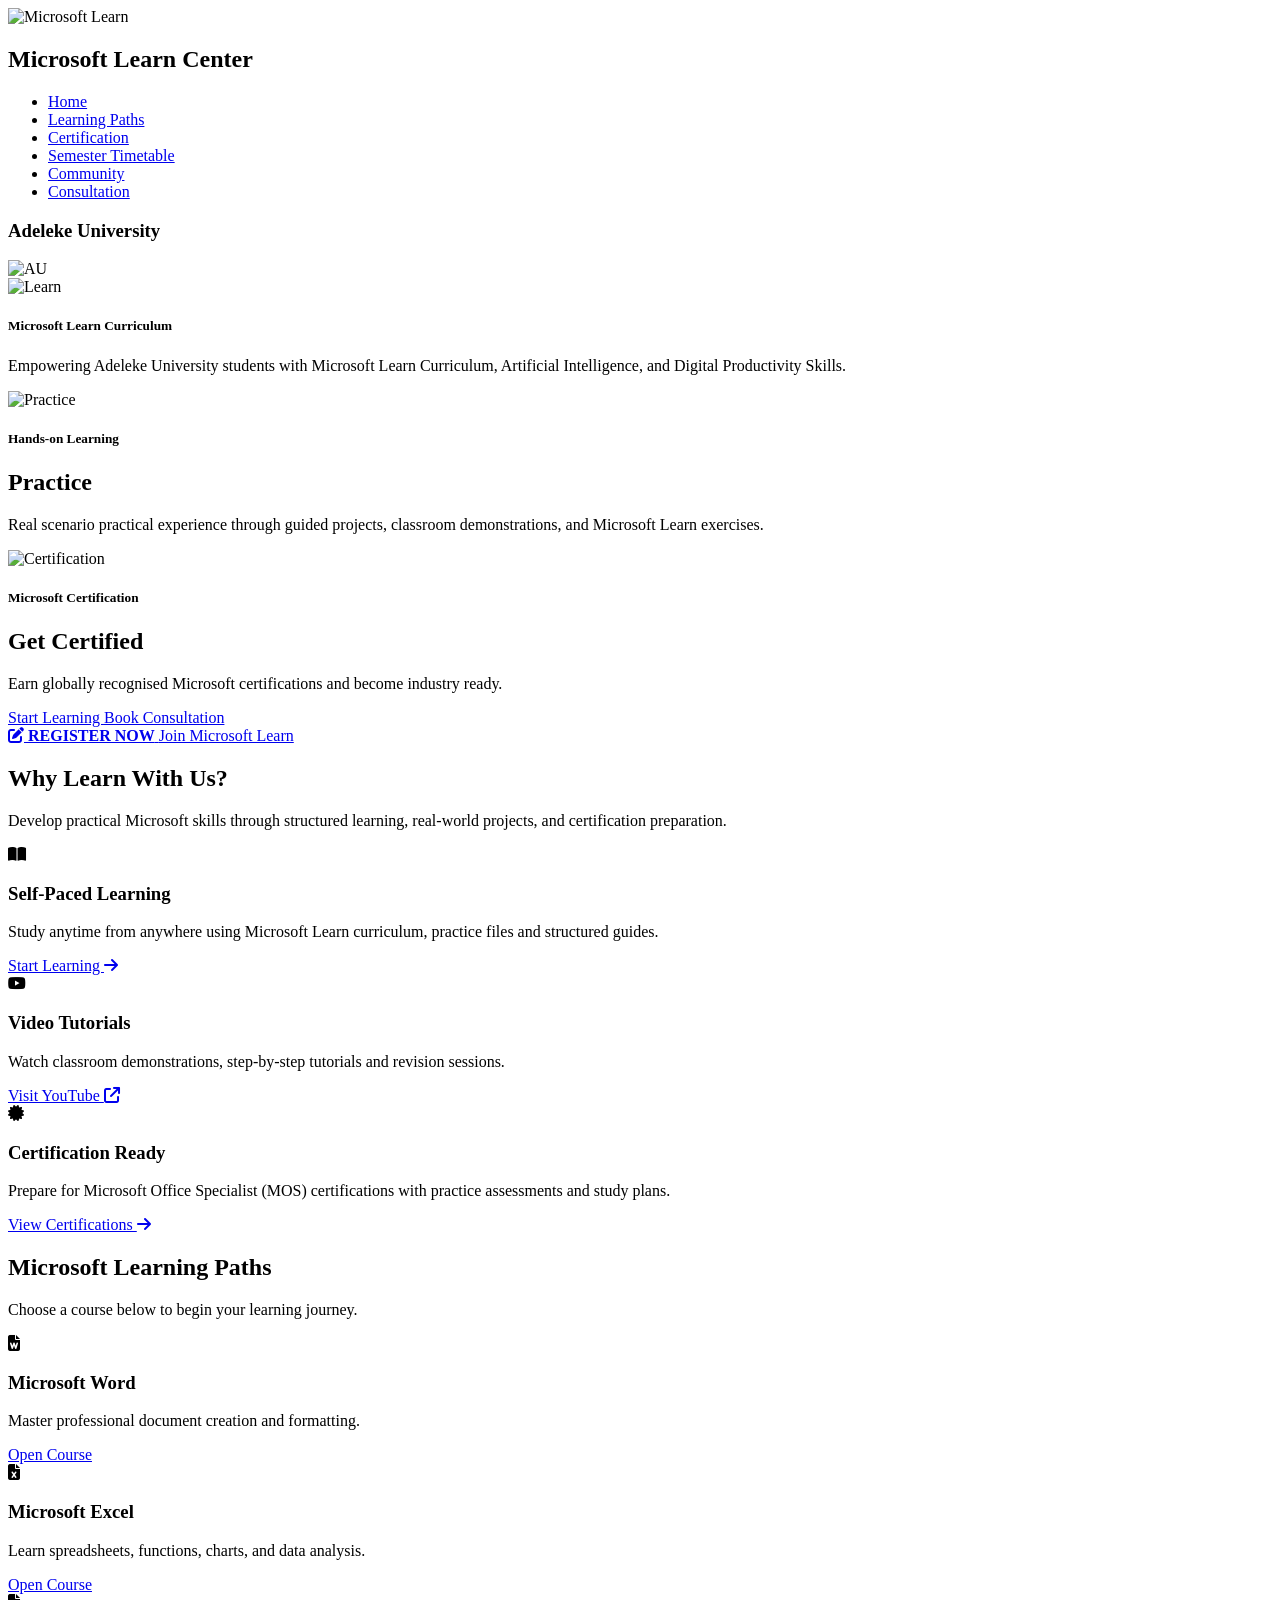
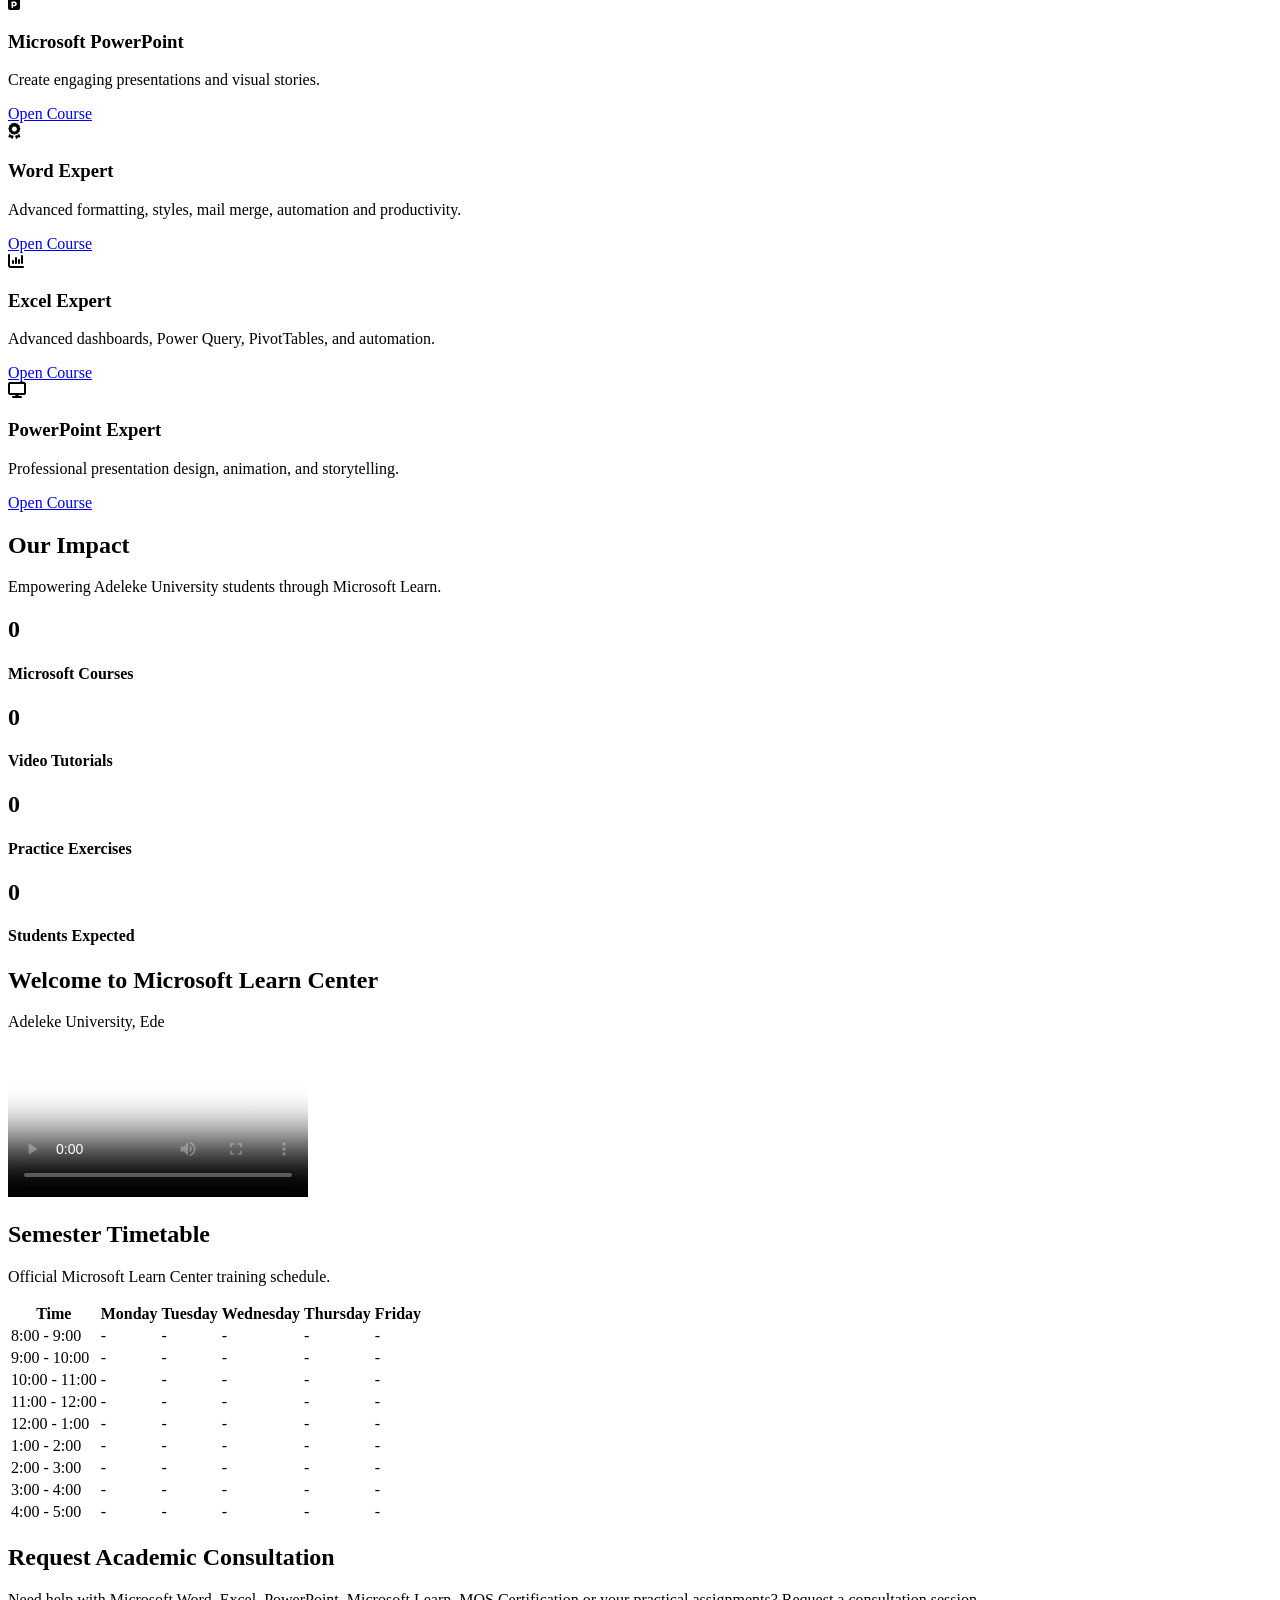
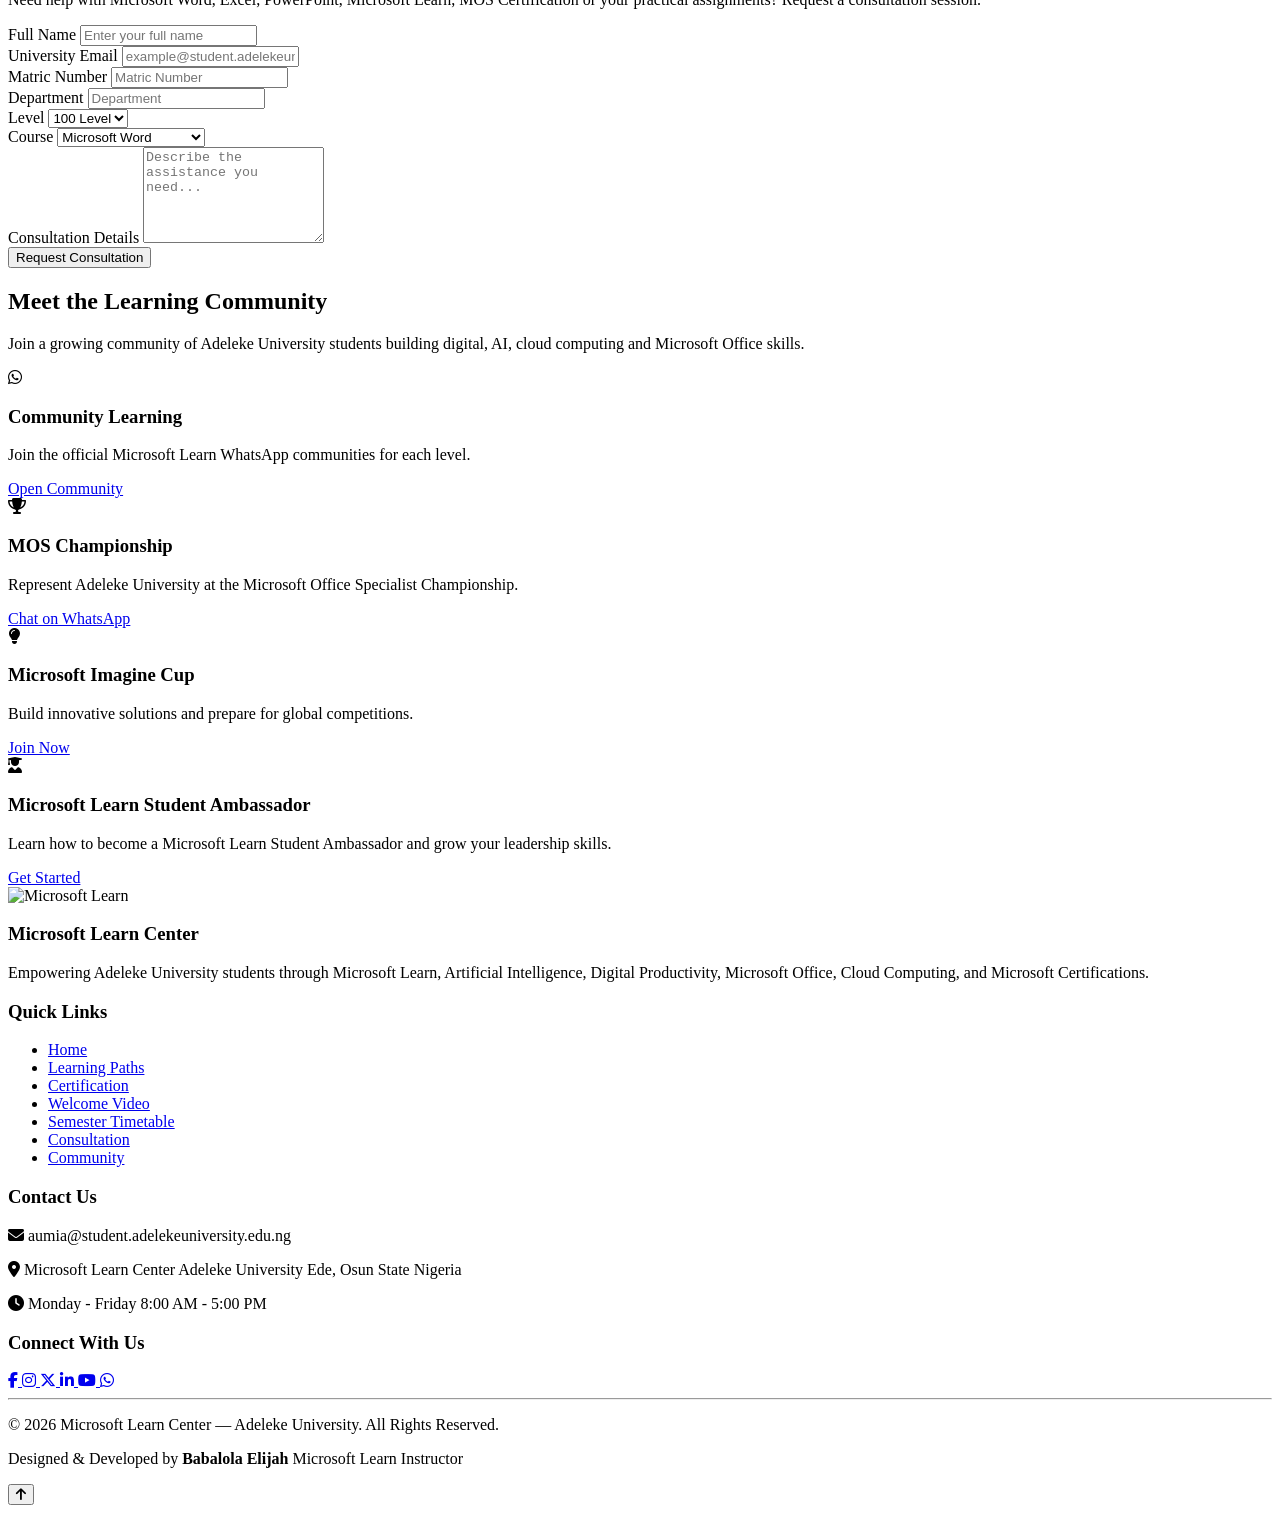
==== index.html @ 97bbdbbb "Create index.html" ====
<!DOCTYPE html>
<html lang="en">

<head>

<meta charset="UTF-8">

<meta name="viewport"
content="width=device-width, initial-scale=1.0">

<title>
Microsoft Learn Center | Adeleke University
</title>

<link rel="preconnect"
href="https://fonts.googleapis.com">

<link rel="preconnect"
href="https://fonts.gstatic.com"
crossorigin>

<link href="https://fonts.googleapis.com/css2?family=Poppins:wght@300;400;500;600;700;800&display=swap"
rel="stylesheet">

<link rel="stylesheet"
href="https://cdnjs.cloudflare.com/ajax/libs/font-awesome/6.7.2/css/all.min.css">

<link rel="stylesheet"
href="assets/css/style.css">

</head>

<body>

<!-- ======================================================

HEADER

======================================================= -->

<header class="header">

<div class="header-container">

<!-- LEFT -->

<div class="header-left">

<img
src="assets/images/mia_logo.webp"
alt="Microsoft Learn">

<h2>

Microsoft Learn Center

</h2>

</div>

<!-- CENTER -->

<nav>

<ul>

<li>

<a href="#">

Home

</a>

</li>

<li>

<a href="#courses">

Learning Paths

</a>

</li>

<li>

<a href="certification.html">

Certification

</a>

</li>

<li>

<a href="#timetable">

Semester Timetable

</a>

</li>

<li>

<a href="#community">

Community

</a>

</li>

<li>

<a href="#consultation">

Consultation

</a>

</li>

</ul>

</nav>

<!-- RIGHT -->

<div class="header-right">

<h3>

Adeleke University

</h3>

<img
src="assets/images/au_logo.webp"
alt="AU">

</div>

</div>

</header>

<!-- ======================================================

HERO

======================================================= -->

<section class="hero">

<div class="hero-slider">

<!-- =========================

SLIDE 1

========================= -->

<div class="slide active">

<img
src="assets/images/hero1.png"
alt="Learn">

<div class="overlay"></div>

<div class="hero-content">

<h5>

Microsoft Learn Curriculum

</h5>

<h1 id="typing-text">

</h1>

<p id="hero-description">

Empowering Adeleke University students with Microsoft Learn Curriculum,
Artificial Intelligence,
and Digital Productivity Skills.

</p>

</div>

</div>

<!-- =========================

SLIDE 2

========================= -->

<div class="slide">

<img
src="assets/images/hero2.png"
alt="Practice">

<div class="overlay"></div>

<div class="hero-content">

<h5>

Hands-on Learning

</h5>

<h1>

Practice

</h1>

<p>

Real scenario practical experience through guided projects,
classroom demonstrations,
and Microsoft Learn exercises.

</p>

</div>

</div>

<!-- =========================

SLIDE 3

========================= -->

<div class="slide">

<img
src="assets/images/hero3.png"
alt="Certification">

<div class="overlay"></div>

<div class="hero-content">

<h5>

Microsoft Certification

</h5>

<h1>

Get Certified

</h1>

<p>

Earn globally recognised Microsoft certifications
and become industry ready.

</p>

</div>

</div>

</div>

<!-- Floating Buttons -->

<div class="hero-buttons">

<a
href="#learning"
class="primary-btn">

Start Learning

</a>

<a
href="#consultation"
class="secondary-btn">

Book Consultation

</a>

</div>

</section>

<!-- ======================================================
     REGISTRATION CLOUD
======================================================= -->

<div class="registration-cloud">

    <a href="https://forms.cloud.microsoft/r/2VL8XxajJq"
       target="_blank"
       rel="noopener noreferrer">

        <i class="fa-solid fa-pen-to-square"></i>

        <strong>REGISTER NOW</strong>

        <span>Join Microsoft Learn</span>

    </a>


</div>

<!-- ======================================================

WHY LEARN WITH US

======================================================= -->

<section id="learning" class="features">

<div class="container">

<div class="section-heading">

<h2>

Why Learn With Us?

</h2>

<p>

Develop practical Microsoft skills through structured learning,
real-world projects,
and certification preparation.

</p>

</div>

<div class="feature-grid">

<!-- CARD 1 -->

<div class="feature-card">

<div class="feature-icon">

<i class="fa-solid fa-book-open"></i>

</div>

<h3>

Self-Paced Learning

</h3>

<p>

Study anytime from anywhere using Microsoft Learn curriculum,
practice files and structured guides.

</p>

<a href="#courses">

Start Learning

<i class="fa-solid fa-arrow-right"></i>

</a>

</div>

<!-- CARD 2 -->

<div class="feature-card">

<div class="feature-icon">

<i class="fa-brands fa-youtube"></i>

</div>

<h3>

Video Tutorials

</h3>

<p>

Watch classroom demonstrations,
step-by-step tutorials and revision sessions.

</p>

<a href="YOUR_YOUTUBE_LINK">

Visit YouTube

<i class="fa-solid fa-arrow-up-right-from-square"></i>

</a>

</div>

<!-- CARD 3 -->

<div class="feature-card">

<div class="feature-icon">

<i class="fa-solid fa-certificate"></i>

</div>

<h3>

Certification Ready

</h3>

<p>

Prepare for Microsoft Office Specialist (MOS)
certifications with practice assessments and study plans.

</p>

<a href="certification.html">

View Certifications

<i class="fa-solid fa-arrow-right"></i>

</a>

</div>

</div>

</div>

</section>

<!-- ======================================================

MICROSOFT LEARNING PATHS

======================================================= -->

<section
id="courses"
class="courses">

<div class="container">

<div class="section-heading">

<h2>

Microsoft Learning Paths

</h2>

<p>

Choose a course below to begin your learning journey.

</p>

</div>

<div class="course-grid">

<!-- WORD -->

<div class="course-card">

<i class="fa-solid fa-file-word course-icon"></i>

<h3>

Microsoft Word

</h3>

<p>

Master professional document creation and formatting.

</p>

<a href="word.html">

Open Course

</a>

</div>

<!-- EXCEL -->

<div class="course-card">

<i class="fa-solid fa-file-excel course-icon"></i>

<h3>

Microsoft Excel

</h3>

<p>

Learn spreadsheets,
functions,
charts,
and data analysis.

</p>

<a href="excel.html">

Open Course

</a>

</div>

<!-- POWERPOINT -->

<div class="course-card">

<i class="fa-solid fa-file-powerpoint course-icon"></i>

<h3>

Microsoft PowerPoint

</h3>

<p>

Create engaging presentations and visual stories.

</p>

<a href="powerpoint.html">

Open Course

</a>

</div>

<!-- WORD EXPERT -->

<div class="course-card">

<i class="fa-solid fa-award course-icon"></i>

<h3>

Word Expert

</h3>

<p>

Advanced formatting,
styles,
mail merge,
automation and productivity.

</p>

<a href="word-expert.html">

Open Course

</a>

</div>

<!-- EXCEL EXPERT -->

<div class="course-card">

<i class="fa-solid fa-chart-column course-icon"></i>

<h3>

Excel Expert

</h3>

<p>

Advanced dashboards,
Power Query,
PivotTables,
and automation.

</p>

<a href="excel-expert.html">

Open Course

</a>

</div>

<!-- POWERPOINT EXPERT -->

<div class="course-card">

<i class="fa-solid fa-display course-icon"></i>

<h3>

PowerPoint Expert

</h3>

<p>

Professional presentation design,
animation,
and storytelling.

</p>

<a href="powerpoint-expert.html">

Open Course

</a>

</div>

</div>

</div>

</section>

<!-- ======================================================

ANIMATED STATISTICS

======================================================= -->

<section class="statistics">

<div class="container">

<div class="section-heading">

<h2>

Our Impact

</h2>

<p>

Empowering Adeleke University students through Microsoft Learn.

</p>

</div>

<div class="statistics-grid">

<div class="stat-card">

<h1 class="counter"
data-target="6">

0

</h1>

<h4>

Microsoft Courses

</h4>

</div>

<div class="stat-card">

<h1 class="counter"
data-target="60">

0

</h1>

<h4>

Video Tutorials

</h4>

</div>

<div class="stat-card">

<h1 class="counter"
data-target="150">

0

</h1>

<h4>

Practice Exercises

</h4>

</div>

<div class="stat-card">

<h1 class="counter"
data-target="5000">

0

</h1>

<h4>

Students Expected

</h4>

</div>

</div>

</div>

</section>

<!-- ======================================================

WELCOME VIDEO

======================================================= -->

<section
id="video"
class="welcome">

<div class="container">

<div class="section-heading">

<h2>

Welcome to Microsoft Learn Center

</h2>

<p>

Adeleke University, Ede

</p>

</div>

<div class="video-container">

<video controls
poster="assets/images/video-cover.jpg">

<source
src="assets/videos/welcome.mp4"
type="video/mp4">

Your browser does not support HTML5 video.

</video>

</div>

</div>

</section>

<!-- ======================================================

SEMESTER TIMETABLE

======================================================= -->

<section
id="timetable"
class="timetable">

<div class="container">

<div class="section-heading">

<h2>

Semester Timetable

</h2>

<p>

Official Microsoft Learn Center training schedule.

</p>

</div>

<div class="table-container">

<table>

<thead>

<tr>

<th>Time</th>

<th>Monday</th>

<th>Tuesday</th>

<th>Wednesday</th>

<th>Thursday</th>

<th>Friday</th>

</tr>

</thead>

<tbody>

<tr>
<td>8:00 - 9:00</td>
<td>-</td>
<td>-</td>
<td>-</td>
<td>-</td>
<td>-</td>
</tr>

<tr>
<td>9:00 - 10:00</td>
<td>-</td>
<td>-</td>
<td>-</td>
<td>-</td>
<td>-</td>
</tr>

<tr>
<td>10:00 - 11:00</td>
<td>-</td>
<td>-</td>
<td>-</td>
<td>-</td>
<td>-</td>
</tr>

<tr>
<td>11:00 - 12:00</td>
<td>-</td>
<td>-</td>
<td>-</td>
<td>-</td>
<td>-</td>
</tr>

<tr>
<td>12:00 - 1:00</td>
<td>-</td>
<td>-</td>
<td>-</td>
<td>-</td>
<td>-</td>
</tr>

<tr>
<td>1:00 - 2:00</td>
<td>-</td>
<td>-</td>
<td>-</td>
<td>-</td>
<td>-</td>
</tr>

<tr>
<td>2:00 - 3:00</td>
<td>-</td>
<td>-</td>
<td>-</td>
<td>-</td>
<td>-</td>
</tr>

<tr>
<td>3:00 - 4:00</td>
<td>-</td>
<td>-</td>
<td>-</td>
<td>-</td>
<td>-</td>
</tr>

<tr>
<td>4:00 - 5:00</td>
<td>-</td>
<td>-</td>
<td>-</td>
<td>-</td>
<td>-</td>
</tr>

</tbody>

</table>

</div>

</div>

</section>


<!-- ======================================================

ACADEMIC CONSULTATION

======================================================= -->

<section id="consultation" class="consultation">

<div class="container">

<div class="section-heading">

<h2>

Request Academic Consultation

</h2>

<p>

Need help with Microsoft Word, Excel, PowerPoint, Microsoft Learn,
MOS Certification or your practical assignments?
Request a consultation session.

</p>

</div>

<form id="consultation-form">

<div class="form-grid">

<div class="form-group">

<label>Full Name</label>

<input
type="text"
name="fullname"
placeholder="Enter your full name"
required>

</div>

<div class="form-group">

<label>University Email</label>

<input
type="email"
name="email"
placeholder="example@student.adelekeuniversity.edu.ng"
required>

</div>

<div class="form-group">

<label>Matric Number</label>

<input
type="text"
name="matric"
placeholder="Matric Number"
required>

</div>

<div class="form-group">

<label>Department</label>

<input
type="text"
name="department"
placeholder="Department"
required>

</div>

<div class="form-group">

<label>Level</label>

<select name="level">

<option>100 Level</option>

<option>200 Level</option>

<option>300 Level</option>

<option>400 Level</option>

<option>500 Level</option>

</select>

</div>

<div class="form-group">

<label>Course</label>

<select name="course">

<option>Microsoft Word</option>

<option>Microsoft Excel</option>

<option>Microsoft PowerPoint</option>

<option>Word Expert</option>

<option>Excel Expert</option>

<option>PowerPoint Expert</option>

</select>

</div>

</div>

<div class="form-group">

<label>Consultation Details</label>

<textarea
name="message"
rows="6"
placeholder="Describe the assistance you need..."
required></textarea>

</div>

<button
type="submit"
class="submit-btn">

Request Consultation

</button>

</form>

</div>

</section>

<!-- ======================================================

MICROSOFT LEARN COMMUNITY

======================================================= -->

<section id="community" class="community">

<div class="container">

<div class="section-heading">

<h2>

Meet the Learning Community

</h2>

<p>

Join a growing community of Adeleke University students building digital,
AI, cloud computing and Microsoft Office skills.

</p>

</div>

<div class="community-grid">

<!-- COMMUNITY -->

<div class="community-card">

<i class="fab fa-whatsapp"></i>

<h3>

Community Learning

</h3>

<p>

Join the official Microsoft Learn WhatsApp communities for each level.

</p>

<a href="https://chat.whatsapp.com/KXErzNkqJXm6FINmdtCy2E">

Open Community

</a>

</div>

<!-- MOS -->

<div class="community-card">

<i class="fa-solid fa-trophy"></i>

<h3>

MOS Championship

</h3>

<p>

Represent Adeleke University at the Microsoft Office Specialist Championship.

</p>

<a href="https://wa.me/234XXXXXXXXXX">

Chat on WhatsApp

</a>

</div>

<!-- IMAGINE CUP -->

<div class="community-card">

<i class="fa-solid fa-lightbulb"></i>

<h3>

Microsoft Imagine Cup

</h3>

<p>

Build innovative solutions and prepare for global competitions.

</p>

<a href="https://wa.me/234XXXXXXXXXX">

Join Now

</a>

</div>

<!-- AMBASSADOR -->

<div class="community-card">

<i class="fa-solid fa-user-graduate"></i>

<h3>

Microsoft Learn Student Ambassador

</h3>

<p>

Learn how to become a Microsoft Learn Student Ambassador and grow your leadership skills.

</p>

<a href="https://wa.me/234XXXXXXXXXX">

Get Started

</a>

</div>

</div>

</div>

</section>


<!-- ======================================================

FOOTER

======================================================= -->

<footer class="footer">

<div class="container">

<div class="footer-grid">

<!-- ABOUT -->

<div class="footer-column">

<img
src="assets/images/mia_logo.webp"
alt="Microsoft Learn"
class="footer-logo">

<h3>

Microsoft Learn Center

</h3>

<p>

Empowering Adeleke University students through Microsoft Learn,
Artificial Intelligence,
Digital Productivity,
Microsoft Office,
Cloud Computing,
and Microsoft Certifications.

</p>

</div>

<!-- QUICK LINKS -->

<div class="footer-column">

<h3>

Quick Links

</h3>

<ul>

<li><a href="#">Home</a></li>

<li><a href="#courses">Learning Paths</a></li>

<li><a href="certification.html">Certification</a></li>

<li><a href="#video">Welcome Video</a></li>

<li><a href="#timetable">Semester Timetable</a></li>

<li><a href="#consultation">Consultation</a></li>

<li><a href="#community">Community</a></li>

</ul>

</div>

<!-- CONTACT -->

<div class="footer-column">

<h3>

Contact Us

</h3>

<p>

<i class="fa-solid fa-envelope"></i>

aumia@student.adelekeuniversity.edu.ng

</p>

<p>

<i class="fa-solid fa-location-dot"></i>

Microsoft Learn Center

Adeleke University

Ede, Osun State

Nigeria

</p>

<p>

<i class="fa-solid fa-clock"></i>

Monday - Friday

8:00 AM - 5:00 PM

</p>

</div>

<!-- SOCIAL -->

<div class="footer-column">

<h3>

Connect With Us

</h3>

<div class="social-links">

<a href="#">

<i class="fab fa-facebook-f"></i>

</a>

<a href="#">

<i class="fab fa-instagram"></i>

</a>

<a href="#">

<i class="fab fa-x-twitter"></i>

</a>

<a href="#">

<i class="fab fa-linkedin-in"></i>

</a>

<a href="#">

<i class="fab fa-youtube"></i>

</a>

<a href="https://wa.me/234XXXXXXXXXX">

<i class="fab fa-whatsapp"></i>

</a>

</div>

</div>

</div>

<hr>

<div class="copyright">

<p>

© 2026 Microsoft Learn Center — Adeleke University.

All Rights Reserved.

</p>

<p>

Designed & Developed by

<strong>

Babalola Elijah

</strong>

Microsoft Learn Instructor

</p>

</div>

</div>

</footer>

<!-- ======================================================

BACK TO TOP BUTTON

======================================================= -->

<button
id="backToTop">

<i class="fa-solid fa-arrow-up"></i>

</button>

<!-- ======================================================

JAVASCRIPT

======================================================= -->

<script src="assets/js/script.js"></script>

</body>

</html>
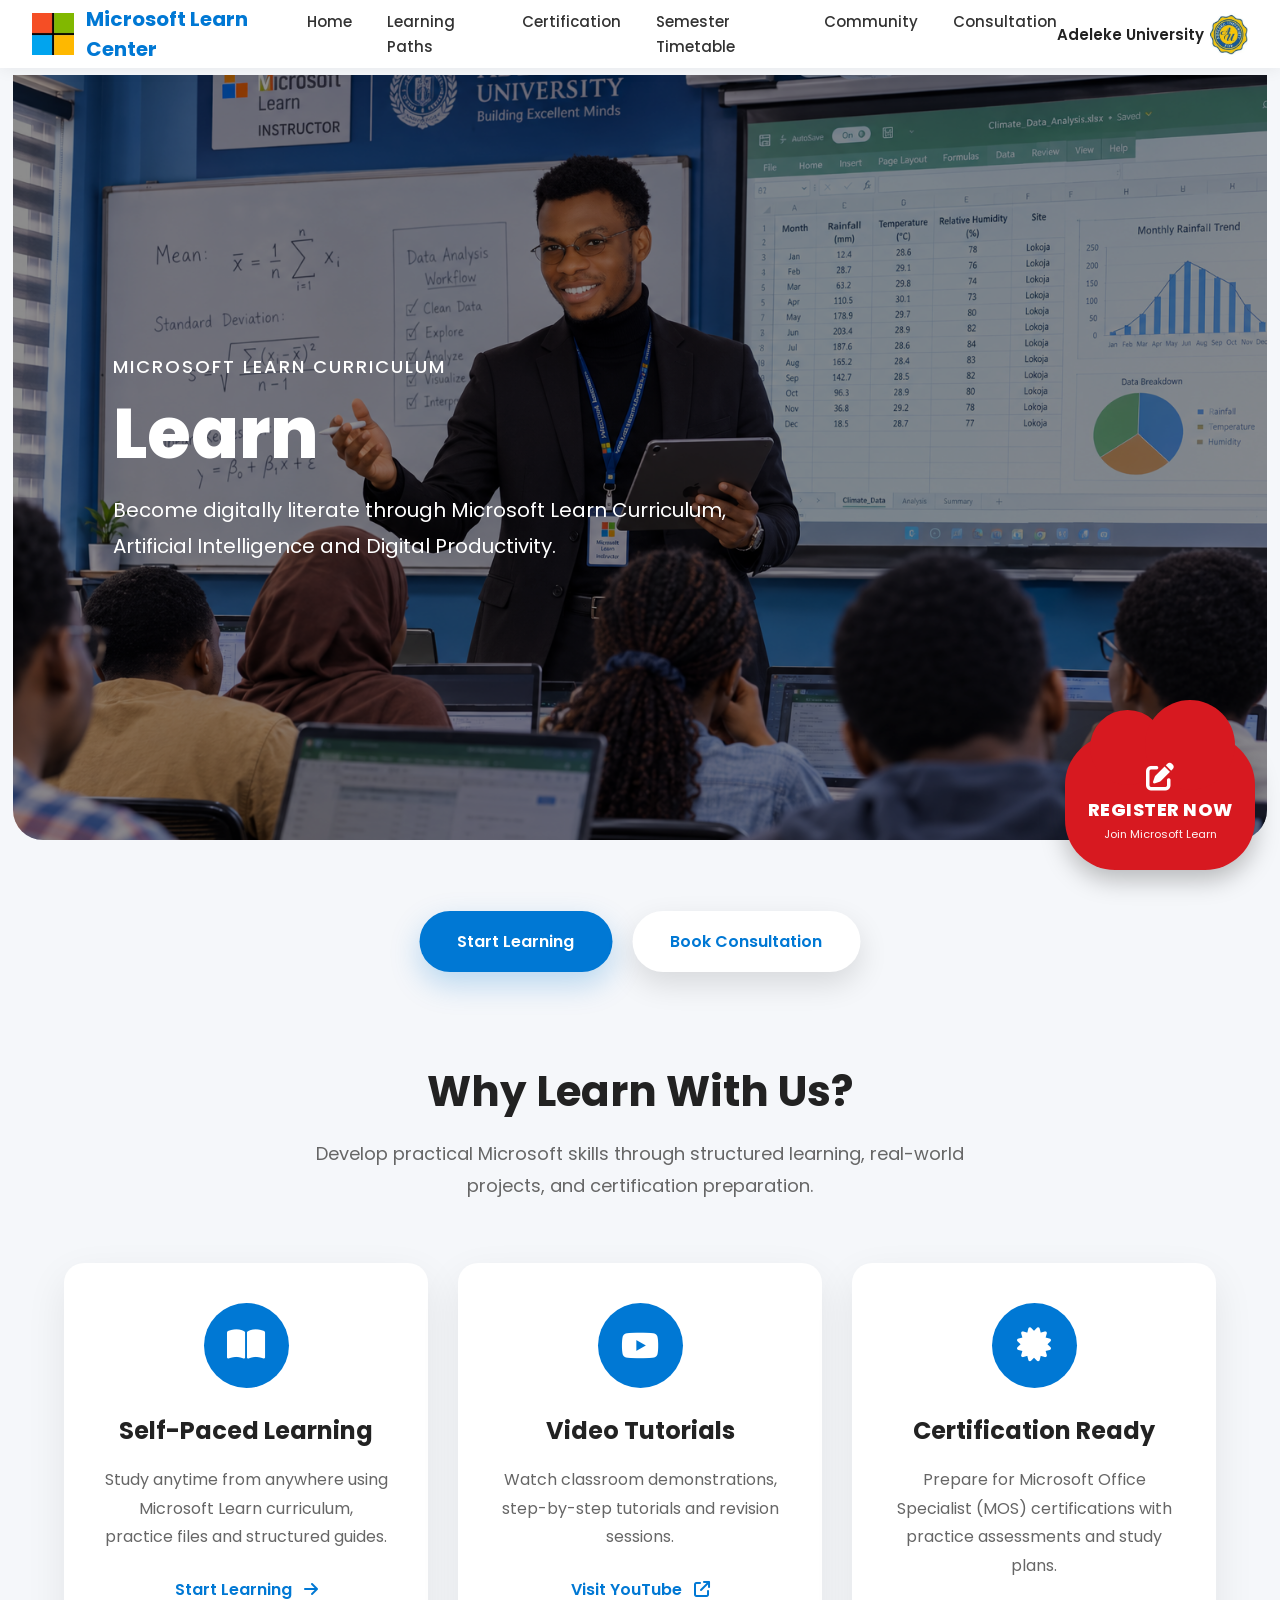
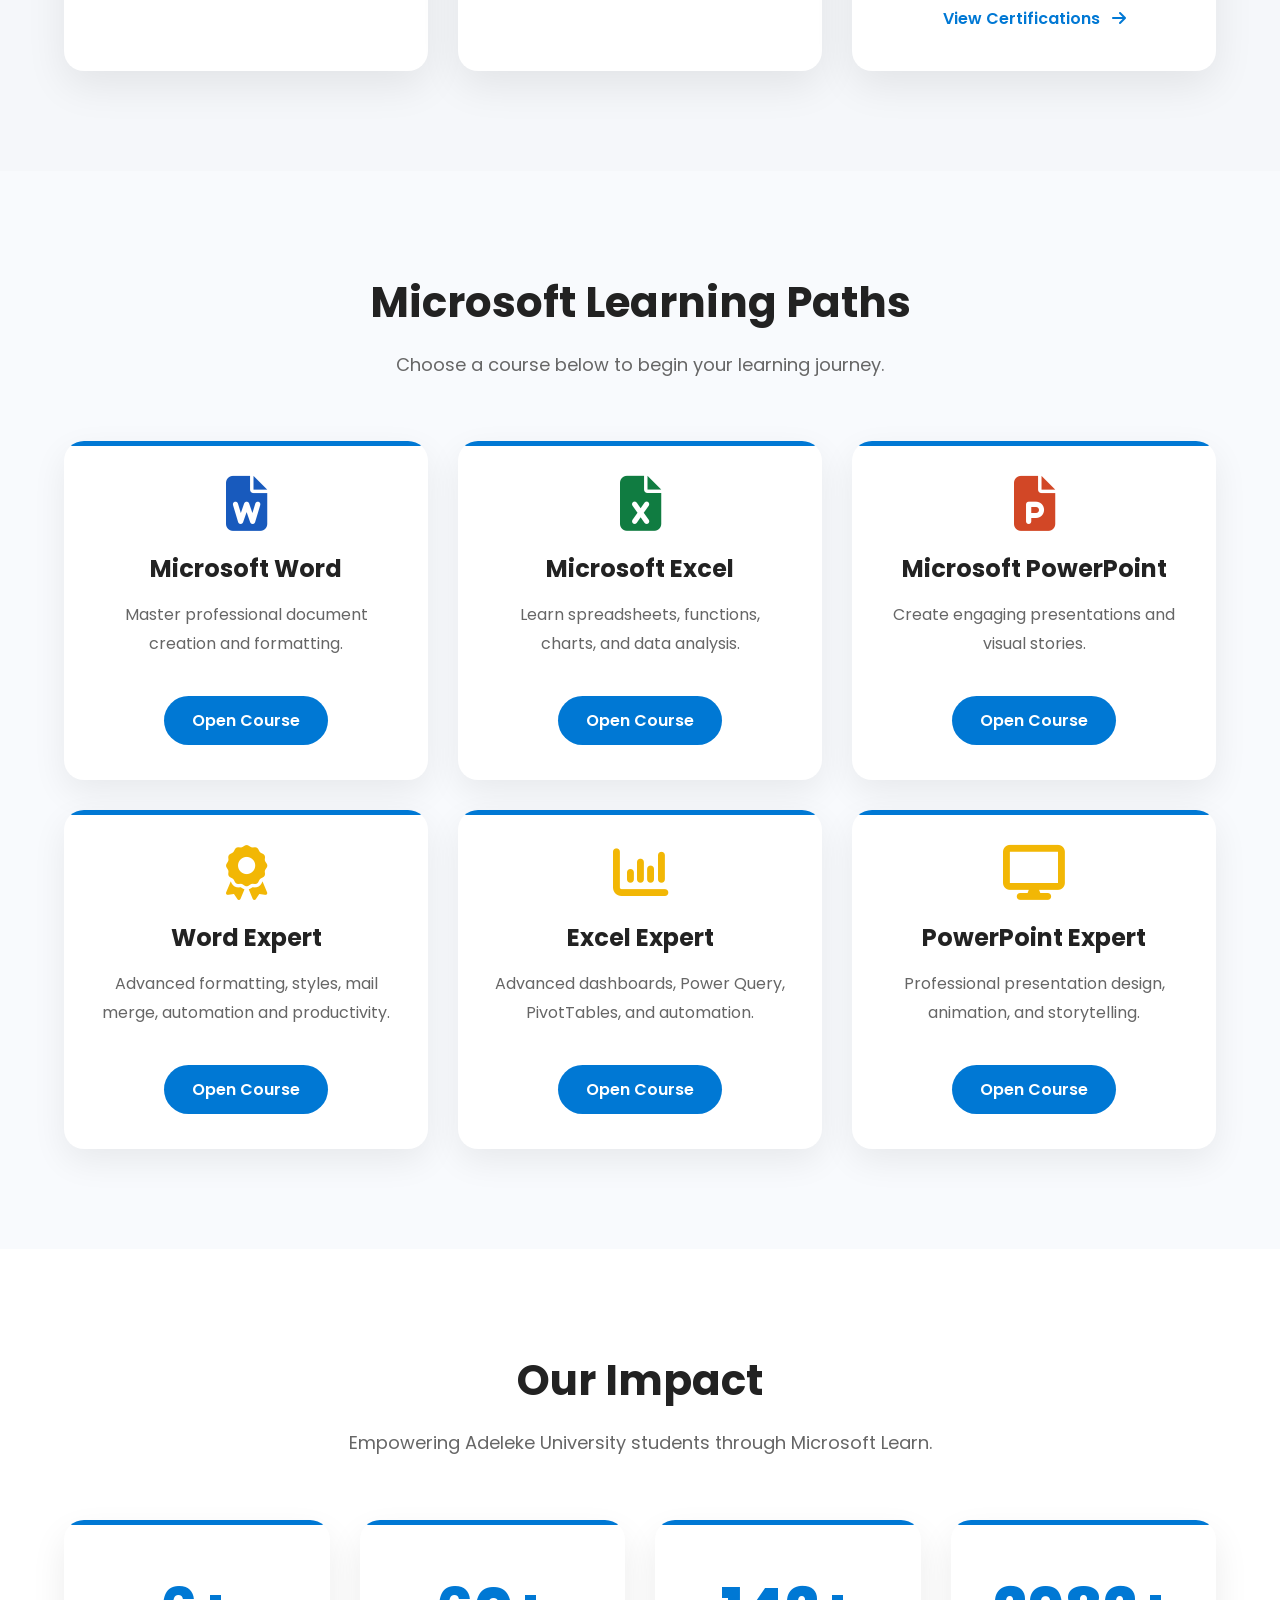
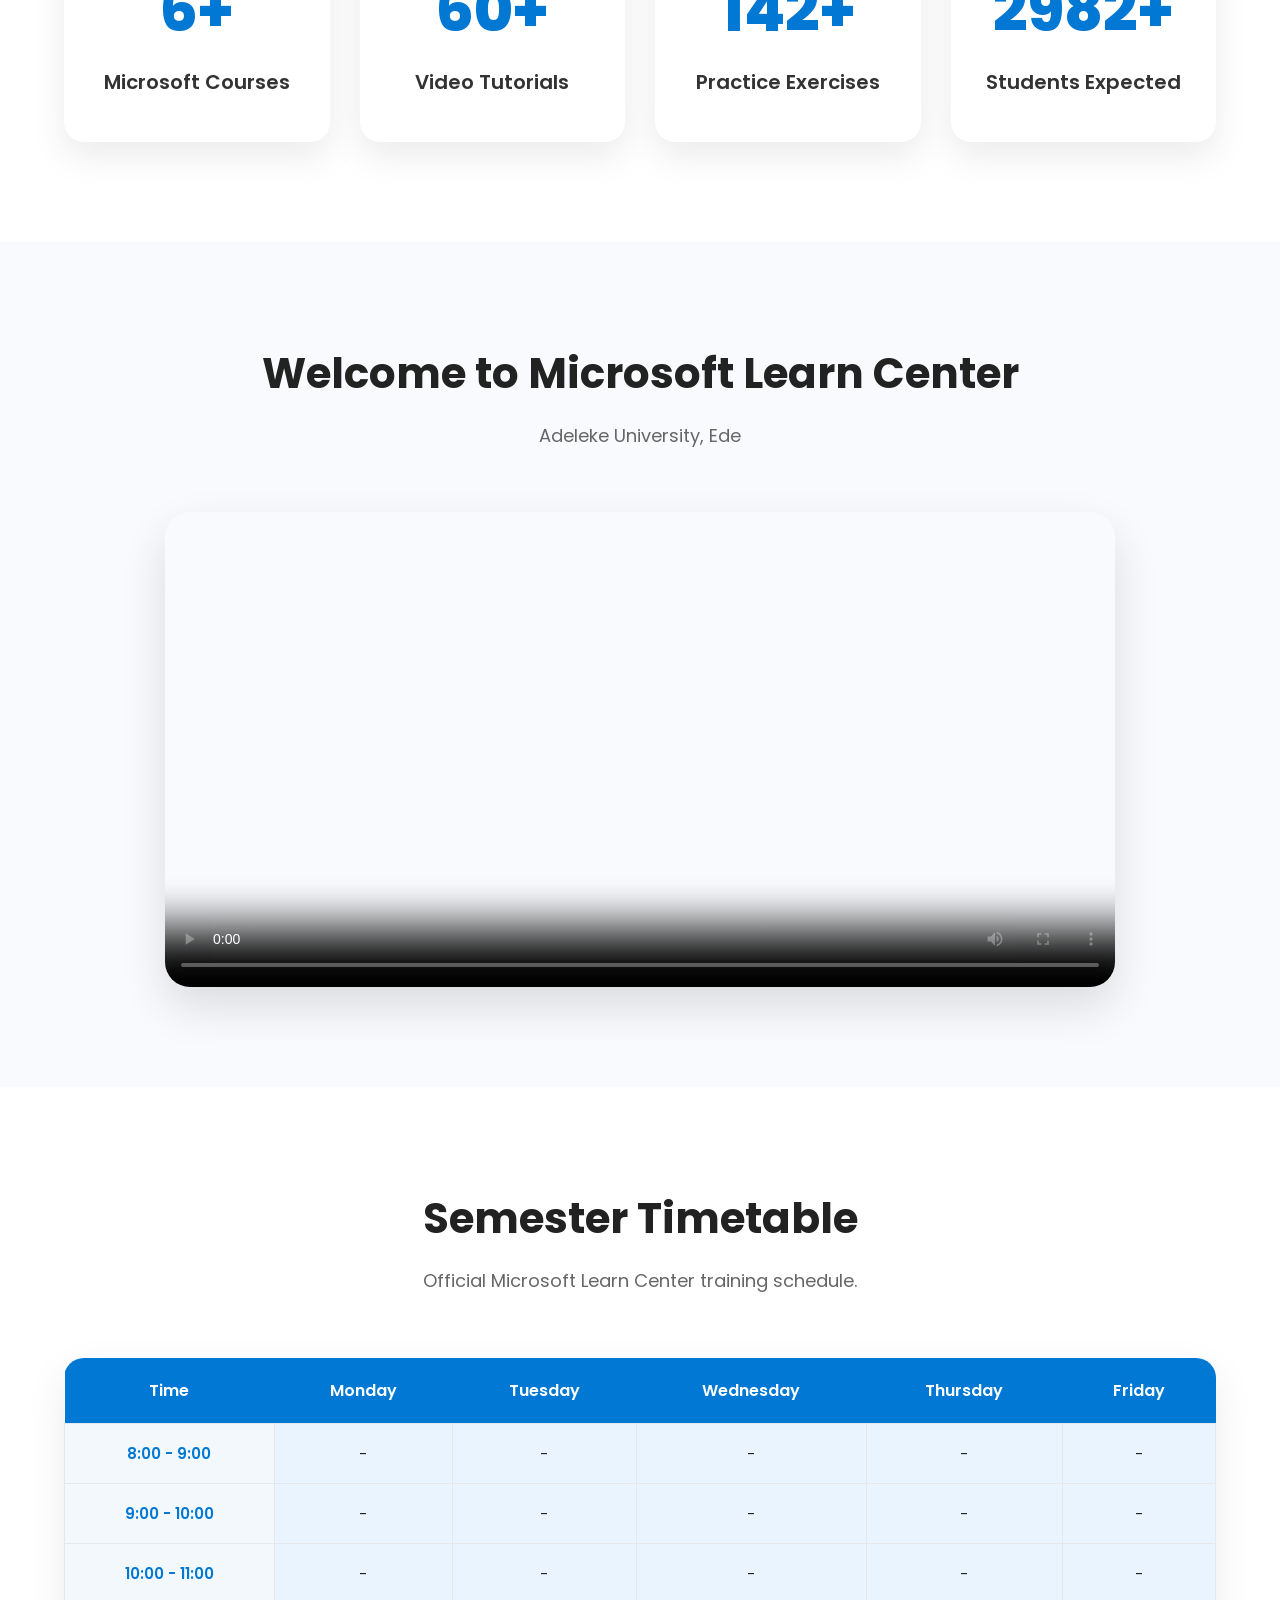
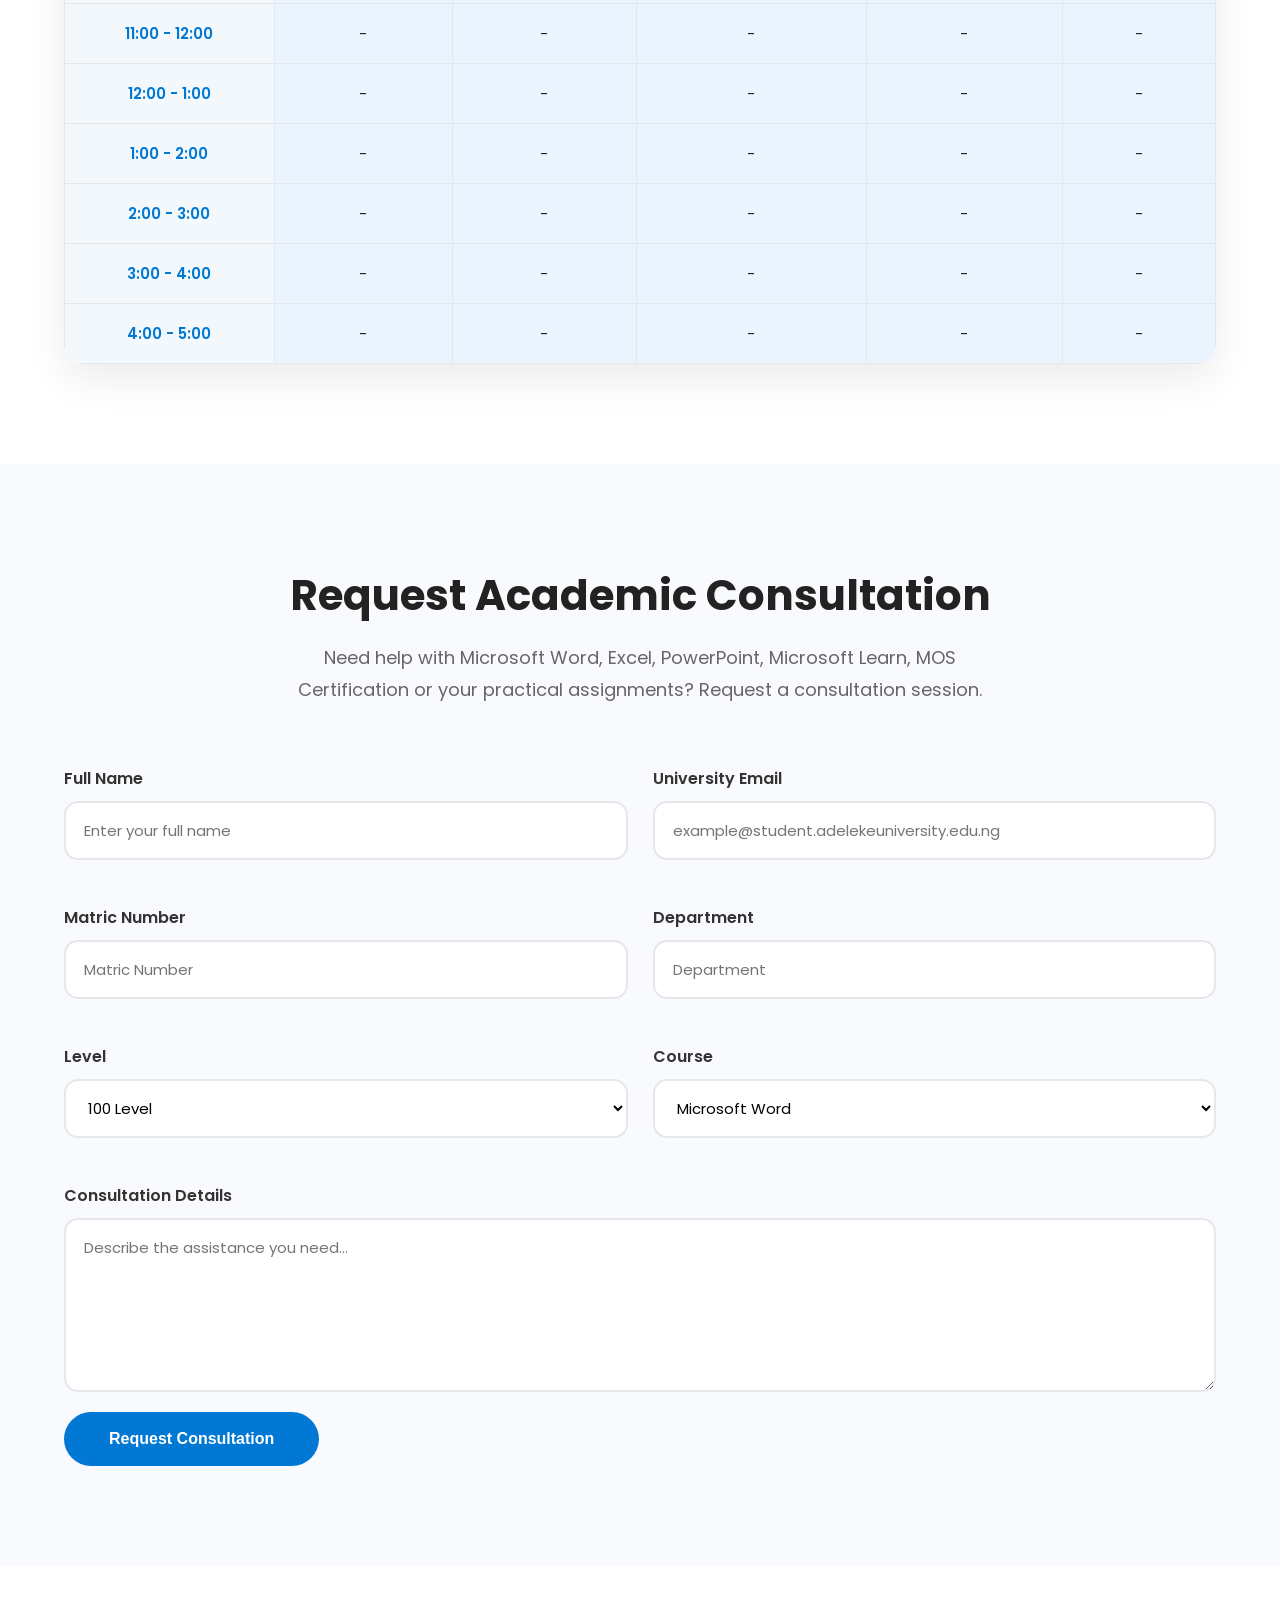
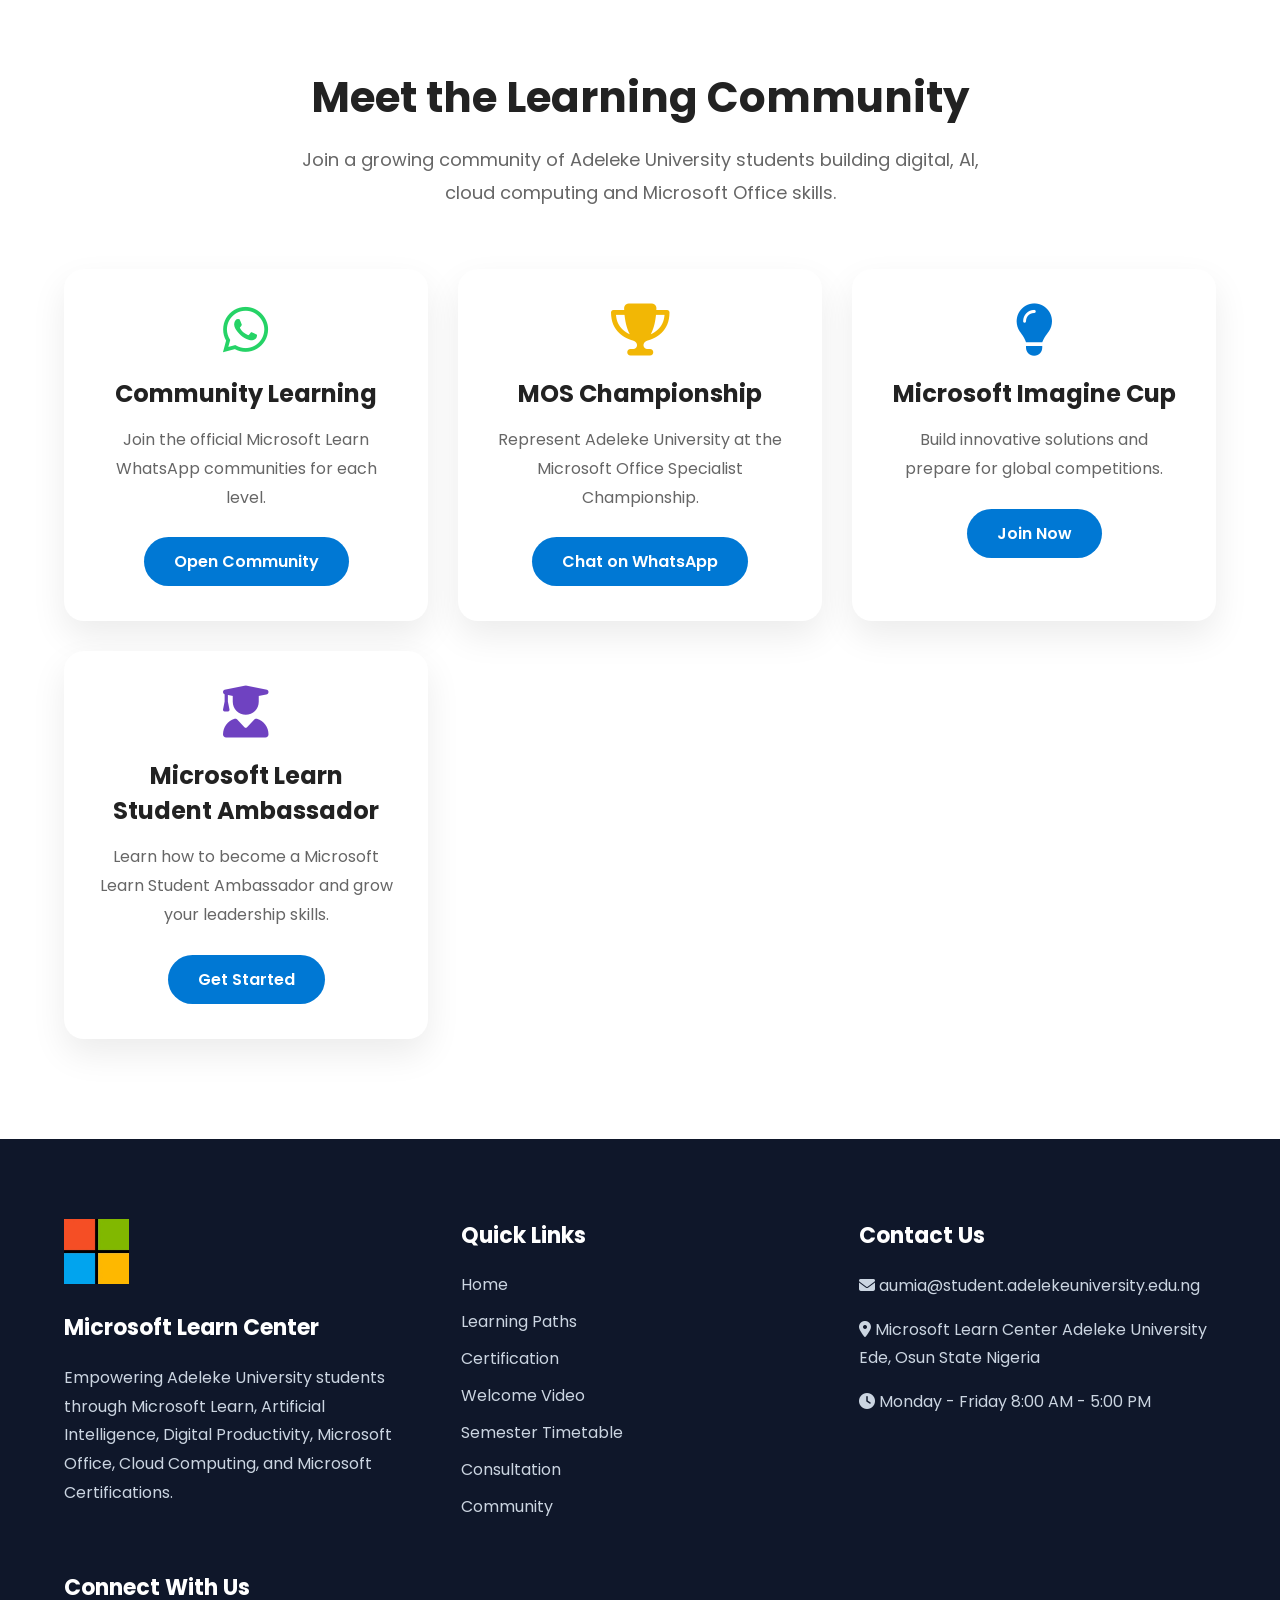
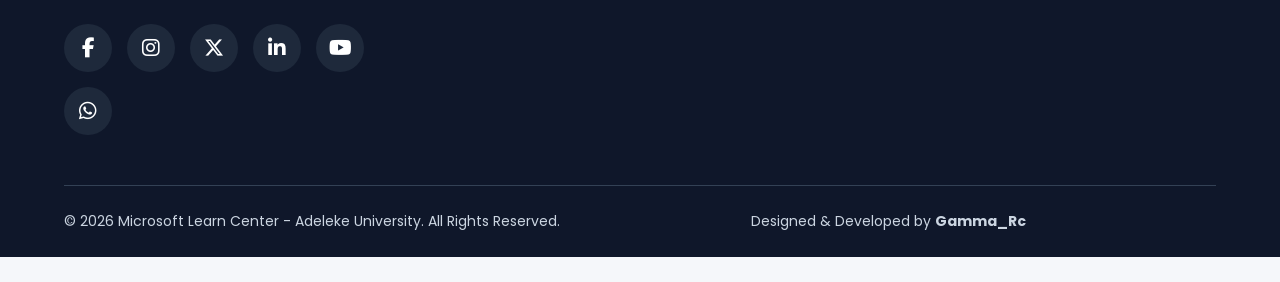
==== commit 972b10ca: "Update index.html" ====
--- a/index.html
+++ b/index.html
@@ -1419,7 +1419,7 @@
 
 <p>
 
-© 2026 Microsoft Learn Center — Adeleke University.
+© 2026 Microsoft Learn Center - Adeleke University.
 
 All Rights Reserved.
 
@@ -1431,11 +1431,7 @@
 
 <strong>
 
-Babalola Elijah
-
-</strong>
-
-Microsoft Learn Instructor
+Gamma_Rc
 
 </p>
 
--- a/assets/css/style.css
+++ b/assets/css/style.css
@@ -0,0 +1,1897 @@
+/* =========================================================
+
+MICROSOFT LEARN CENTER
+ADELEKE UNIVERSITY
+
+Developed by Babalola Elijah
+
+========================================================= */
+
+/* GOOGLE FONT */
+
+@import url('https://fonts.googleapis.com/css2?family=Poppins:wght@300;400;500;600;700;800&display=swap');
+
+/* =========================================================
+
+RESET
+
+========================================================= */
+
+*{
+margin:0;
+padding:0;
+box-sizing:border-box;
+scroll-behavior:smooth;
+}
+
+html{
+scroll-behavior:smooth;
+}
+
+body{
+
+font-family:'Poppins',sans-serif;
+
+background:#F5F7FA;
+
+color:#222;
+
+overflow-x:hidden;
+
+}
+
+/* =========================================================
+
+CONTAINER
+
+========================================================= */
+
+.container{
+
+width:90%;
+
+max-width:1350px;
+
+margin:auto;
+
+}
+
+/* =========================================================
+
+HEADER
+
+========================================================= */
+
+.header{
+
+position:fixed;
+
+left:0;
+
+right:0;
+
+margin:0;
+
+padding:0;
+
+top:0;
+
+left:0;
+
+width:100%;
+
+height:68px;
+
+background:#fff;
+
+box-shadow:0 2px 15px rgba(0,0,0,.06);
+
+z-index:9999;
+
+}
+
+.header-container{
+
+width:95%;
+
+margin:auto;
+
+height:68px;
+
+display:flex;
+
+justify-content:space-between;
+
+align-items:center;
+
+}
+
+/* LEFT */
+
+.header-left{
+
+display:flex;
+
+align-items:center;
+
+gap:12px;
+
+}
+
+.header-left img{
+
+height:42px;
+
+width:auto;
+
+}
+
+.header-left h2{
+
+font-size:20px;
+
+font-weight:700;
+
+color:#0078D4;
+
+}
+
+/* NAVIGATION */
+
+nav ul{
+
+display:flex;
+
+list-style:none;
+
+gap:35px;
+
+}
+
+nav ul li a{
+
+text-decoration:none;
+
+font-size:15px;
+
+font-weight:500;
+
+color:#333;
+
+transition:.35s;
+
+position:relative;
+
+}
+
+nav ul li a:hover{
+
+color:#0078D4;
+
+}
+
+nav ul li a::after{
+
+content:"";
+
+position:absolute;
+
+left:0;
+
+bottom:-8px;
+
+width:0;
+
+height:2px;
+
+background:#0078D4;
+
+transition:.35s;
+
+}
+
+nav ul li a:hover::after{
+
+width:100%;
+
+}
+
+/* RIGHT */
+
+.header-right{
+
+display:flex;
+
+align-items:center;
+
+gap:6px;
+
+white-space:nowrap;
+
+}
+
+.header-right h3{
+
+margin:0;
+
+font-size:15px;
+
+font-weight:600;
+
+color:#222;
+
+}
+
+.header-right img{
+
+height:42px;
+
+width:auto;
+
+display:block;
+
+}
+
+/* =========================================================
+
+HERO
+
+========================================================= */
+
+.hero{
+
+margin-top:-25px;
+
+width:98%;
+
+margin-left:auto;
+
+margin-right:auto;
+
+position:relative;
+
+}
+
+.hero-slider{
+
+position:relative;
+
+height:85vh;
+
+overflow:hidden;
+
+border-radius:0 0 30px 30px;
+
+}
+
+.slide{
+
+position:absolute;
+
+width:100%;
+
+height:100%;
+
+opacity:0;
+
+transition:opacity 1s ease;
+
+}
+
+.slide.active{
+
+opacity:1;
+
+z-index:2;
+
+}
+
+.slide img{
+
+width:100%;
+
+height:100%;
+
+object-fit:cover;
+
+}
+
+.overlay{
+
+position:absolute;
+
+top:0;
+
+left:0;
+
+width:100%;
+
+height:100%;
+
+background:rgba(0,0,0,.45);
+
+}
+
+/* =========================================================
+
+HERO CONTENT
+
+========================================================= */
+
+.hero-content{
+
+position:absolute;
+
+top:50%;
+
+left:8%;
+
+transform:translateY(-50%);
+
+color:white;
+
+max-width:700px;
+
+z-index:3;
+
+}
+
+.hero-content h5{
+
+font-size:18px;
+
+font-weight:500;
+
+letter-spacing:2px;
+
+margin-bottom:15px;
+
+text-transform:uppercase;
+
+}
+
+.hero-content h1{
+
+font-size:70px;
+
+font-weight:800;
+
+margin-bottom:20px;
+
+line-height:1.1;
+
+}
+
+.hero-content p{
+
+font-size:20px;
+
+line-height:1.8;
+
+max-width:650px;
+
+}
+
+/* =========================================================
+
+BUTTONS
+
+========================================================= */
+
+.hero-buttons{
+
+position:absolute;
+
+bottom:-32px;
+
+left:50%;
+
+transform:translateX(-50%);
+
+display:flex;
+
+gap:20px;
+
+z-index:10;
+
+}
+
+.primary-btn{
+
+background:#0078D4;
+
+color:#fff;
+
+padding:18px 38px;
+
+border-radius:50px;
+
+font-weight:600;
+
+text-decoration:none;
+
+box-shadow:0 12px 30px rgba(0,120,212,.25);
+
+transition:.3s;
+
+}
+
+.secondary-btn{
+
+background:#fff;
+
+color:#0078D4;
+
+padding:18px 38px;
+
+border-radius:50px;
+
+font-weight:600;
+
+text-decoration:none;
+
+box-shadow:0 12px 30px rgba(0,0,0,.12);
+
+transition:.3s;
+
+}
+
+.primary-btn:hover{
+
+transform:translateY(-5px);
+
+}
+
+.secondary-btn:hover{
+
+transform:translateY(-5px);
+
+background:#0078D4;
+
+color:white;
+
+}
+
+/* =========================================================
+
+SECTION HEADINGS
+
+========================================================= */
+
+section{
+
+padding:100px 0;
+
+}
+
+.section-heading{
+
+text-align:center;
+
+margin-bottom:60px;
+
+}
+
+.section-heading h2{
+
+font-size:42px;
+
+font-weight:700;
+
+color:#222;
+
+margin-bottom:15px;
+
+}
+
+.section-heading p{
+
+font-size:18px;
+
+color:#666;
+
+max-width:720px;
+
+margin:auto;
+
+line-height:1.8;
+
+}
+
+/* =========================================================
+
+FEATURES
+
+========================================================= */
+
+.features{
+
+padding-top:120px;
+
+}
+
+.feature-grid{
+
+display:grid;
+
+grid-template-columns:repeat(auto-fit,minmax(300px,1fr));
+
+gap:30px;
+
+}
+
+.feature-card{
+
+background:#fff;
+
+padding:40px;
+
+border-radius:20px;
+
+box-shadow:0 15px 40px rgba(0,0,0,.08);
+
+transition:.35s;
+
+text-align:center;
+
+}
+
+.feature-card:hover{
+
+transform:translateY(-12px);
+
+}
+
+.feature-icon{
+
+width:85px;
+
+height:85px;
+
+margin:auto;
+
+border-radius:50%;
+
+background:#0078D4;
+
+display:flex;
+
+align-items:center;
+
+justify-content:center;
+
+margin-bottom:25px;
+
+}
+
+.feature-icon i{
+
+font-size:34px;
+
+color:white;
+
+}
+
+.feature-card h3{
+
+font-size:24px;
+
+margin-bottom:18px;
+
+}
+
+.feature-card p{
+
+color:#666;
+
+line-height:1.8;
+
+margin-bottom:25px;
+
+}
+
+.feature-card a{
+
+text-decoration:none;
+
+font-weight:600;
+
+color:#0078D4;
+
+}
+
+.feature-card a i{
+
+margin-left:8px;
+
+transition:.3s;
+
+}
+
+.feature-card:hover a i{
+
+margin-left:15px;
+
+}
+
+/* =========================================================
+
+COURSES
+
+========================================================= */
+
+.courses{
+
+background:#F8FAFD;
+
+}
+
+.course-grid{
+
+display:grid;
+
+grid-template-columns:repeat(auto-fit,minmax(280px,1fr));
+
+gap:30px;
+
+}
+
+.course-card{
+
+background:white;
+
+padding:35px;
+
+border-radius:20px;
+
+text-align:center;
+
+transition:.4s;
+
+position:relative;
+
+overflow:hidden;
+
+box-shadow:0 12px 35px rgba(0,0,0,.07);
+
+}
+
+.course-card::before{
+
+content:"";
+
+position:absolute;
+
+left:0;
+
+top:0;
+
+width:100%;
+
+height:5px;
+
+background:#0078D4;
+
+}
+
+.course-card:hover{
+
+transform:translateY(-12px);
+
+box-shadow:0 20px 45px rgba(0,120,212,.18);
+
+}
+
+.course-icon{
+
+font-size:55px;
+
+margin-bottom:20px;
+
+color:#0078D4;
+
+}
+
+.course-card h3{
+
+font-size:24px;
+
+margin-bottom:15px;
+
+}
+
+.course-card p{
+
+color:#666;
+
+line-height:1.8;
+
+margin-bottom:25px;
+
+min-height:70px;
+
+}
+
+.course-card a{
+
+display:inline-block;
+
+padding:12px 28px;
+
+background:#0078D4;
+
+color:white;
+
+text-decoration:none;
+
+border-radius:40px;
+
+font-weight:600;
+
+transition:.3s;
+
+}
+
+.course-card a:hover{
+
+background:#005EA6;
+
+}
+
+/* Microsoft App Colours */
+
+.course-card:nth-child(1) .course-icon{
+
+color:#185ABD;
+
+}
+
+.course-card:nth-child(2) .course-icon{
+
+color:#107C41;
+
+}
+
+.course-card:nth-child(3) .course-icon{
+
+color:#D24726;
+
+}
+
+.course-card:nth-child(4) .course-icon,
+
+.course-card:nth-child(5) .course-icon,
+
+.course-card:nth-child(6) .course-icon{
+
+color:#F2B705;
+
+}
+
+/* =========================================================
+
+STATISTICS
+
+========================================================= */
+
+.statistics{
+
+background:#ffffff;
+
+}
+
+.statistics-grid{
+
+display:grid;
+
+grid-template-columns:repeat(auto-fit,minmax(240px,1fr));
+
+gap:30px;
+
+margin-top:20px;
+
+}
+
+.stat-card{
+
+background:white;
+
+padding:45px 25px;
+
+text-align:center;
+
+border-radius:20px;
+
+box-shadow:0 15px 35px rgba(0,0,0,.08);
+
+transition:.35s;
+
+position:relative;
+
+overflow:hidden;
+
+}
+
+.stat-card::before{
+
+content:"";
+
+position:absolute;
+
+left:0;
+
+top:0;
+
+width:100%;
+
+height:5px;
+
+background:#0078D4;
+
+}
+
+.stat-card:hover{
+
+transform:translateY(-10px);
+
+box-shadow:0 20px 45px rgba(0,120,212,.15);
+
+}
+
+.stat-card h1{
+
+font-size:60px;
+
+font-weight:800;
+
+color:#0078D4;
+
+margin-bottom:12px;
+
+}
+
+.stat-card h4{
+
+font-size:20px;
+
+font-weight:600;
+
+color:#333;
+
+}
+
+/* =========================================================
+
+WELCOME VIDEO
+
+========================================================= */
+
+.welcome{
+
+background:#F8FAFD;
+
+}
+
+.video-container{
+
+max-width:950px;
+
+margin:40px auto 0;
+
+border-radius:25px;
+
+overflow:hidden;
+
+box-shadow:0 20px 45px rgba(0,0,0,.12);
+
+}
+
+.video-container video{
+
+display:block;
+
+width:100%;
+
+height:auto;
+
+}
+
+/* =========================================================
+
+TIMETABLE
+
+========================================================= */
+
+.timetable{
+
+background:#ffffff;
+
+}
+
+.table-container{
+
+overflow-x:auto;
+
+margin-top:40px;
+
+border-radius:20px;
+
+box-shadow:0 15px 40px rgba(0,0,0,.08);
+
+}
+
+table{
+
+width:100%;
+
+border-collapse:collapse;
+
+min-width:950px;
+
+background:white;
+
+}
+
+thead{
+
+background:#0078D4;
+
+color:white;
+
+}
+
+thead th{
+
+padding:20px;
+
+font-size:16px;
+
+font-weight:600;
+
+text-align:center;
+
+}
+
+tbody td{
+
+padding:18px;
+
+text-align:center;
+
+border:1px solid #E5E7EB;
+
+font-size:15px;
+
+transition:.3s;
+
+}
+
+tbody td:first-child{
+
+background:#F3F8FD;
+
+font-weight:600;
+
+color:#0078D4;
+
+}
+
+tbody tr:nth-child(even){
+
+background:#FAFAFA;
+
+}
+
+tbody td:hover{
+
+background:#DCEFFF;
+
+cursor:pointer;
+
+}
+
+/* =========================================================
+
+TABLE SCROLLBAR
+
+========================================================= */
+
+.table-container::-webkit-scrollbar{
+
+height:10px;
+
+}
+
+.table-container::-webkit-scrollbar-track{
+
+background:#EAEAEA;
+
+border-radius:20px;
+
+}
+
+.table-container::-webkit-scrollbar-thumb{
+
+background:#0078D4;
+
+border-radius:20px;
+
+}
+
+.table-container::-webkit-scrollbar-thumb:hover{
+
+background:#005EA6;
+
+}
+
+/* =========================================================
+
+RESPONSIVE
+
+========================================================= */
+
+@media(max-width:992px){
+
+.statistics-grid{
+
+grid-template-columns:repeat(2,1fr);
+
+}
+
+}
+
+@media(max-width:768px){
+
+.statistics-grid{
+
+grid-template-columns:1fr;
+
+}
+
+.stat-card h1{
+
+font-size:46px;
+
+}
+
+.section-heading h2{
+
+font-size:34px;
+
+}
+
+}
+
+/* =========================================================
+
+CONSULATION SECTION
+
+========================================================= */
+
+.consultation{
+
+background:#F8FAFD;
+
+}
+
+.form-grid{
+
+display:grid;
+
+grid-template-columns:repeat(2,1fr);
+
+gap:25px;
+
+margin-bottom:25px;
+
+}
+
+.form-group{
+
+display:flex;
+
+flex-direction:column;
+
+margin-bottom:20px;
+
+}
+
+.form-group label{
+
+font-weight:600;
+
+margin-bottom:10px;
+
+color:#333;
+
+}
+
+.form-group input,
+.form-group select,
+.form-group textarea{
+
+width:100%;
+
+padding:16px 18px;
+
+border:2px solid #E5E7EB;
+
+border-radius:14px;
+
+font-family:'Poppins',sans-serif;
+
+font-size:15px;
+
+transition:.35s;
+
+background:white;
+
+}
+
+.form-group input:focus,
+.form-group select:focus,
+.form-group textarea:focus{
+
+outline:none;
+
+border-color:#0078D4;
+
+box-shadow:0 0 0 4px rgba(0,120,212,.15);
+
+}
+
+.form-group textarea{
+
+resize:vertical;
+
+min-height:170px;
+
+}
+
+.submit-btn{
+
+background:#0078D4;
+
+color:white;
+
+border:none;
+
+padding:18px 45px;
+
+border-radius:40px;
+
+font-size:16px;
+
+font-weight:600;
+
+cursor:pointer;
+
+transition:.35s;
+
+}
+
+.submit-btn:hover{
+
+background:#005EA6;
+
+transform:translateY(-3px);
+
+}
+
+/* =========================================================
+
+COMMUNITY
+
+========================================================= */
+
+.community{
+
+background:white;
+
+}
+
+.community-grid{
+
+display:grid;
+
+grid-template-columns:repeat(auto-fit,minmax(280px,1fr));
+
+gap:30px;
+
+}
+
+.community-card{
+
+background:white;
+
+padding:35px;
+
+border-radius:20px;
+
+box-shadow:0 15px 35px rgba(0,0,0,.08);
+
+text-align:center;
+
+transition:.35s;
+
+position:relative;
+
+overflow:hidden;
+
+}
+
+.community-card:hover{
+
+transform:translateY(-10px);
+
+}
+
+.community-card i{
+
+font-size:52px;
+
+margin-bottom:20px;
+
+color:#0078D4;
+
+}
+
+.community-card:nth-child(1) i{
+
+color:#25D366;
+
+}
+
+.community-card:nth-child(2) i{
+
+color:#F2B705;
+
+}
+
+.community-card:nth-child(3) i{
+
+color:#0078D4;
+
+}
+
+.community-card:nth-child(4) i{
+
+color:#6F42C1;
+
+}
+
+.community-card h3{
+
+margin-bottom:15px;
+
+font-size:24px;
+
+}
+
+.community-card p{
+
+line-height:1.8;
+
+color:#666;
+
+margin-bottom:25px;
+
+}
+
+.community-card a{
+
+display:inline-block;
+
+padding:12px 30px;
+
+background:#0078D4;
+
+color:white;
+
+border-radius:40px;
+
+text-decoration:none;
+
+font-weight:600;
+
+transition:.3s;
+
+}
+
+.community-card a:hover{
+
+background:#005EA6;
+
+}
+
+/* =========================================================
+
+FOOTER
+
+========================================================= */
+
+.footer{
+
+background:#0F172A;
+
+color:white;
+
+padding:80px 0 25px;
+
+}
+
+.footer-grid{
+
+display:grid;
+
+grid-template-columns:repeat(auto-fit,minmax(260px,1fr));
+
+gap:40px;
+
+}
+
+.footer-logo{
+
+width:65px;
+
+margin-bottom:20px;
+
+}
+
+.footer-column h3{
+
+margin-bottom:20px;
+
+font-size:22px;
+
+}
+
+.footer-column p{
+
+line-height:1.8;
+
+color:#CBD5E1;
+
+margin-bottom:15px;
+
+}
+
+.footer-column ul{
+
+list-style:none;
+
+}
+
+.footer-column ul li{
+
+margin-bottom:12px;
+
+}
+
+.footer-column ul li a{
+
+color:#CBD5E1;
+
+text-decoration:none;
+
+transition:.3s;
+
+}
+
+.footer-column ul li a:hover{
+
+color:white;
+
+}
+
+.social-links{
+
+display:flex;
+
+gap:15px;
+
+flex-wrap:wrap;
+
+}
+
+.social-links a{
+
+width:48px;
+
+height:48px;
+
+border-radius:50%;
+
+display:flex;
+
+align-items:center;
+
+justify-content:center;
+
+background:#1E293B;
+
+color:white;
+
+font-size:20px;
+
+transition:.3s;
+
+text-decoration:none;
+
+}
+
+.social-links a:hover{
+
+background:#0078D4;
+
+transform:translateY(-5px);
+
+}
+
+.footer hr{
+
+margin:50px 0 25px;
+
+border:none;
+
+height:1px;
+
+background:#334155;
+
+}
+
+.copyright{
+
+display:flex;
+
+justify-content:space-between;
+
+align-items:center;
+
+gap:20px;
+
+flex-wrap:wrap;
+
+color:#CBD5E1;
+
+font-size:14px;
+
+}
+
+/* =========================================================
+
+BACK TO TOP
+
+========================================================= */
+
+#backToTop{
+
+position:fixed;
+
+right:25px;
+
+bottom:25px;
+
+width:55px;
+
+height:55px;
+
+border:none;
+
+border-radius:50%;
+
+background:#0078D4;
+
+color:white;
+
+font-size:20px;
+
+cursor:pointer;
+
+display:none;
+
+box-shadow:0 12px 30px rgba(0,120,212,.35);
+
+transition:.35s;
+
+z-index:999;
+
+}
+
+#backToTop:hover{
+
+transform:translateY(-5px);
+
+background:#005EA6;
+
+}
+
+/* =========================================================
+
+RESPONSIVE
+
+========================================================= */
+
+@media(max-width:992px){
+
+.header-container{
+
+flex-direction:column;
+
+height:auto;
+
+padding:15px 0;
+
+}
+
+.header{
+
+height:auto;
+
+}
+
+.hero{
+
+margin-top:120px;
+
+}
+
+nav ul{
+
+flex-wrap:wrap;
+
+justify-content:center;
+
+gap:18px;
+
+}
+
+.hero-content{
+
+left:5%;
+
+right:5%;
+
+max-width:90%;
+
+}
+
+.hero-content h1{
+
+font-size:48px;
+
+}
+
+.hero-content p{
+
+font-size:18px;
+
+}
+
+.hero-buttons{
+
+position:relative;
+
+bottom:0;
+
+margin-top:25px;
+
+left:auto;
+
+transform:none;
+
+justify-content:center;
+
+flex-wrap:wrap;
+
+}
+
+.form-grid{
+
+grid-template-columns:1fr;
+
+}
+
+}
+
+@media(max-width:768px){
+
+.section-heading h2{
+
+font-size:30px;
+
+}
+
+.hero-slider{
+
+height:65vh;
+
+}
+
+.hero-content h1{
+
+font-size:38px;
+
+}
+
+.hero-content p{
+
+font-size:16px;
+
+}
+
+.header-left h2{
+
+font-size:18px;
+
+}
+
+.header-right h3{
+
+font-size:14px;
+
+}
+
+.primary-btn,
+.secondary-btn{
+
+padding:15px 25px;
+
+font-size:15px;
+
+}
+
+.footer{
+
+text-align:center;
+
+}
+
+.footer-grid{
+
+gap:50px;
+
+}
+
+.social-links{
+
+justify-content:center;
+
+}
+
+.copyright{
+
+justify-content:center;
+
+text-align:center;
+
+}
+
+}
+/* ======================================================
+   REGISTRATION CLOUD
+====================================================== */
+
+.registration-cloud {
+
+    position: fixed;
+
+    right: 25px;
+    bottom: 30px;
+
+    width: 190px;
+    height: 135px;
+
+    background: #d71920;
+
+    z-index: 9999;
+
+    display: flex;
+    align-items: center;
+    justify-content: center;
+
+    border-radius: 50px;
+
+    box-shadow:
+        0 10px 25px rgba(0,0,0,.25);
+
+    animation: cloudBang 2.8s infinite;
+
+}
+
+
+/* CLOUD BUMPS */
+
+.registration-cloud::before {
+
+    content: "";
+
+    position: absolute;
+
+    width: 75px;
+    height: 75px;
+
+    background: #d71920;
+
+    border-radius: 50%;
+
+    top: -25px;
+    left: 25px;
+
+}
+
+.registration-cloud::after {
+
+    content: "";
+
+    position: absolute;
+
+    width: 90px;
+    height: 90px;
+
+    background: #d71920;
+
+    border-radius: 50%;
+
+    top: -35px;
+    right: 20px;
+
+}
+
+
+/* ======================================================
+   CONTENT
+====================================================== */
+
+.registration-cloud a {
+
+    position: relative;
+
+    z-index: 5;
+
+    width: 100%;
+    height: 100%;
+
+    display: flex;
+
+    flex-direction: column;
+
+    align-items: center;
+    justify-content: center;
+
+    text-align: center;
+
+    color: #ffffff;
+
+    text-decoration: none;
+
+}
+
+
+.registration-cloud i {
+
+    font-size: 28px;
+
+    margin-bottom: 5px;
+
+}
+
+
+.registration-cloud strong {
+
+    font-size: 18px;
+
+    font-weight: 800;
+
+    letter-spacing: .5px;
+
+}
+
+
+.registration-cloud span {
+
+    font-size: 11px;
+
+    margin-top: 3px;
+
+    opacity: .95;
+
+}
+
+
+/* ======================================================
+   BANGING / POP ANIMATION
+====================================================== */
+
+@keyframes cloudBang {
+
+    0% {
+
+        transform: scale(1);
+
+    }
+
+    5% {
+
+        transform: scale(1.08) rotate(-2deg);
+
+    }
+
+    10% {
+
+        transform: scale(.96) rotate(2deg);
+
+    }
+
+    15% {
+
+        transform: scale(1.07) rotate(-1deg);
+
+    }
+
+    20% {
+
+        transform: scale(1);
+
+    }
+
+    100% {
+
+        transform: scale(1);
+
+    }
+
+}
+
+
+/* ======================================================
+   HOVER
+====================================================== */
+
+.registration-cloud:hover {
+
+    animation-play-state: paused;
+
+    transform: scale(1.08);
+
+    box-shadow:
+        0 15px 35px rgba(215,25,32,.45);
+
+}
+
+
+/* ======================================================
+   MOBILE
+====================================================== */
+
+@media (max-width:600px) {
+
+    .registration-cloud {
+
+        width: 155px;
+        height: 110px;
+
+        right: 15px;
+        bottom: 20px;
+
+    }
+
+    .registration-cloud strong {
+
+        font-size: 15px;
+
+    }
+
+    .registration-cloud span {
+
+        font-size: 9px;
+
+    }
+
+    .registration-cloud i {
+
+        font-size: 23px;
+
+    }
+
+}
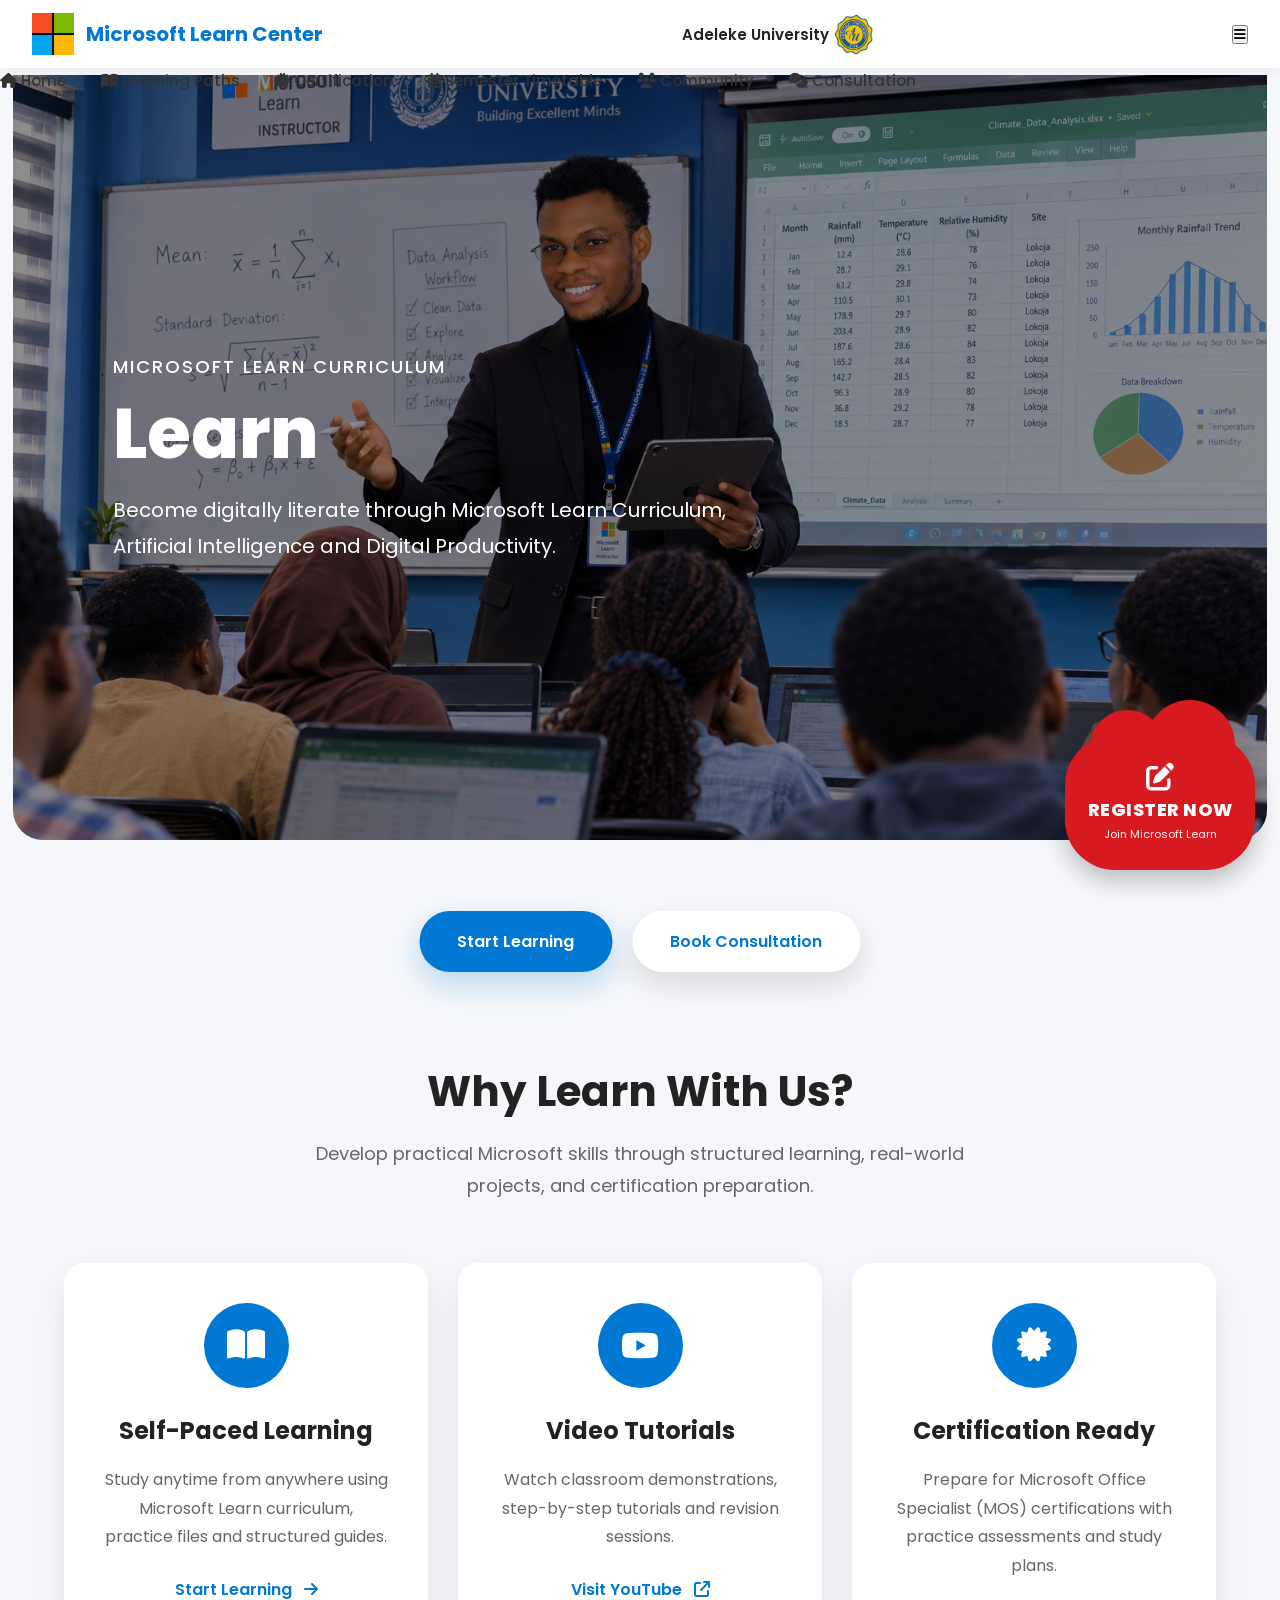
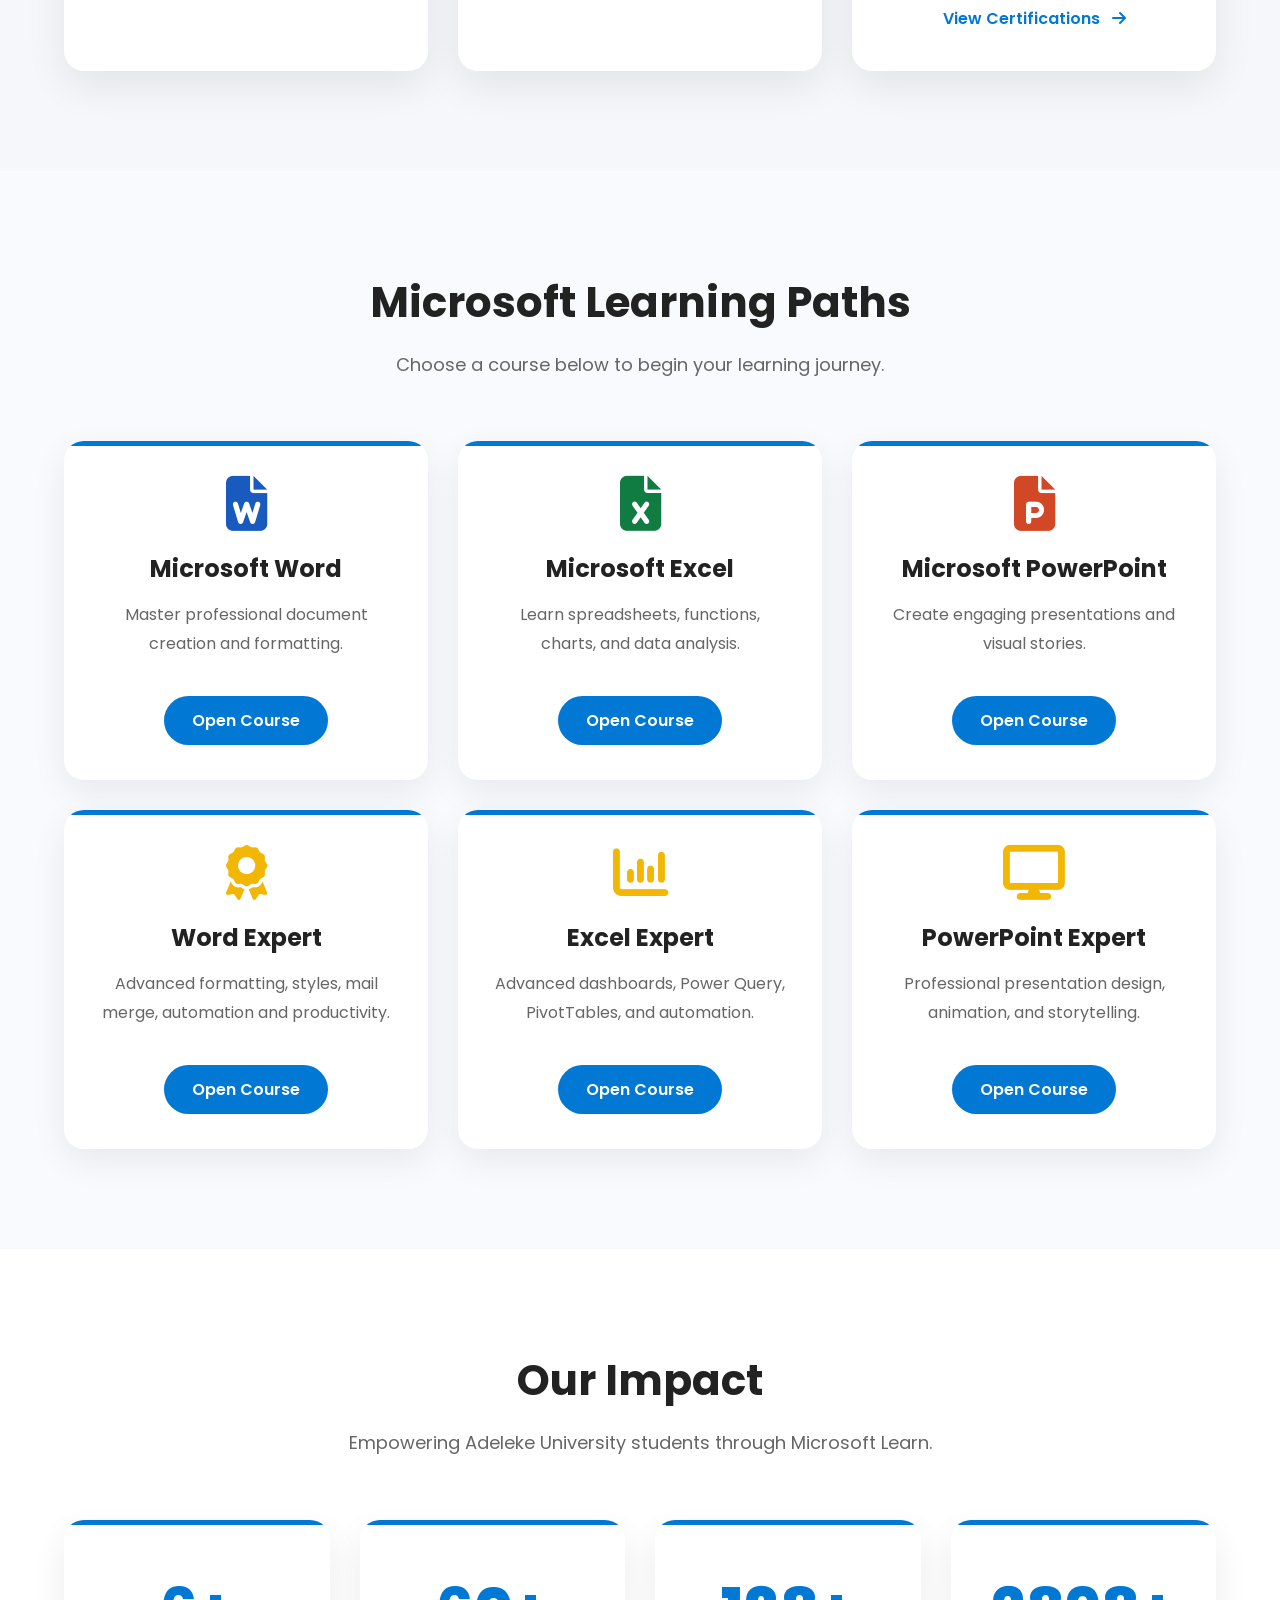
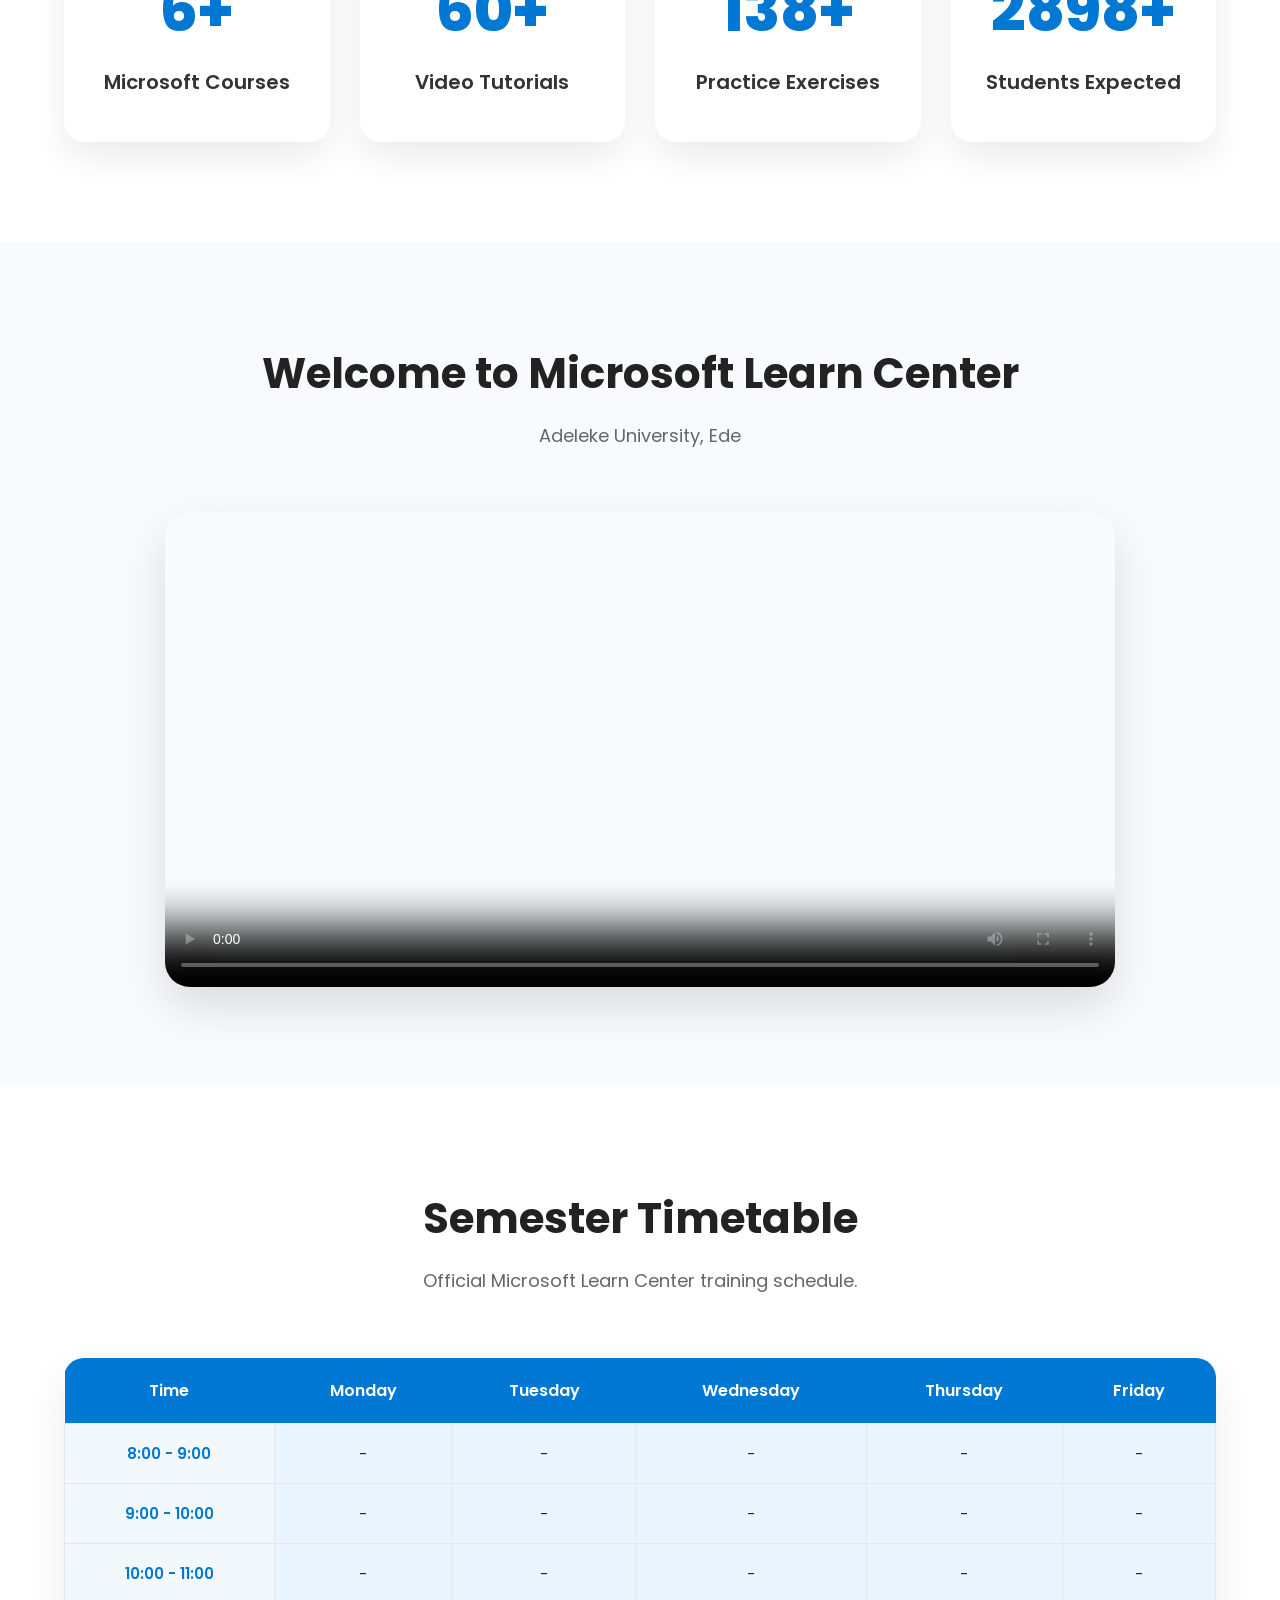
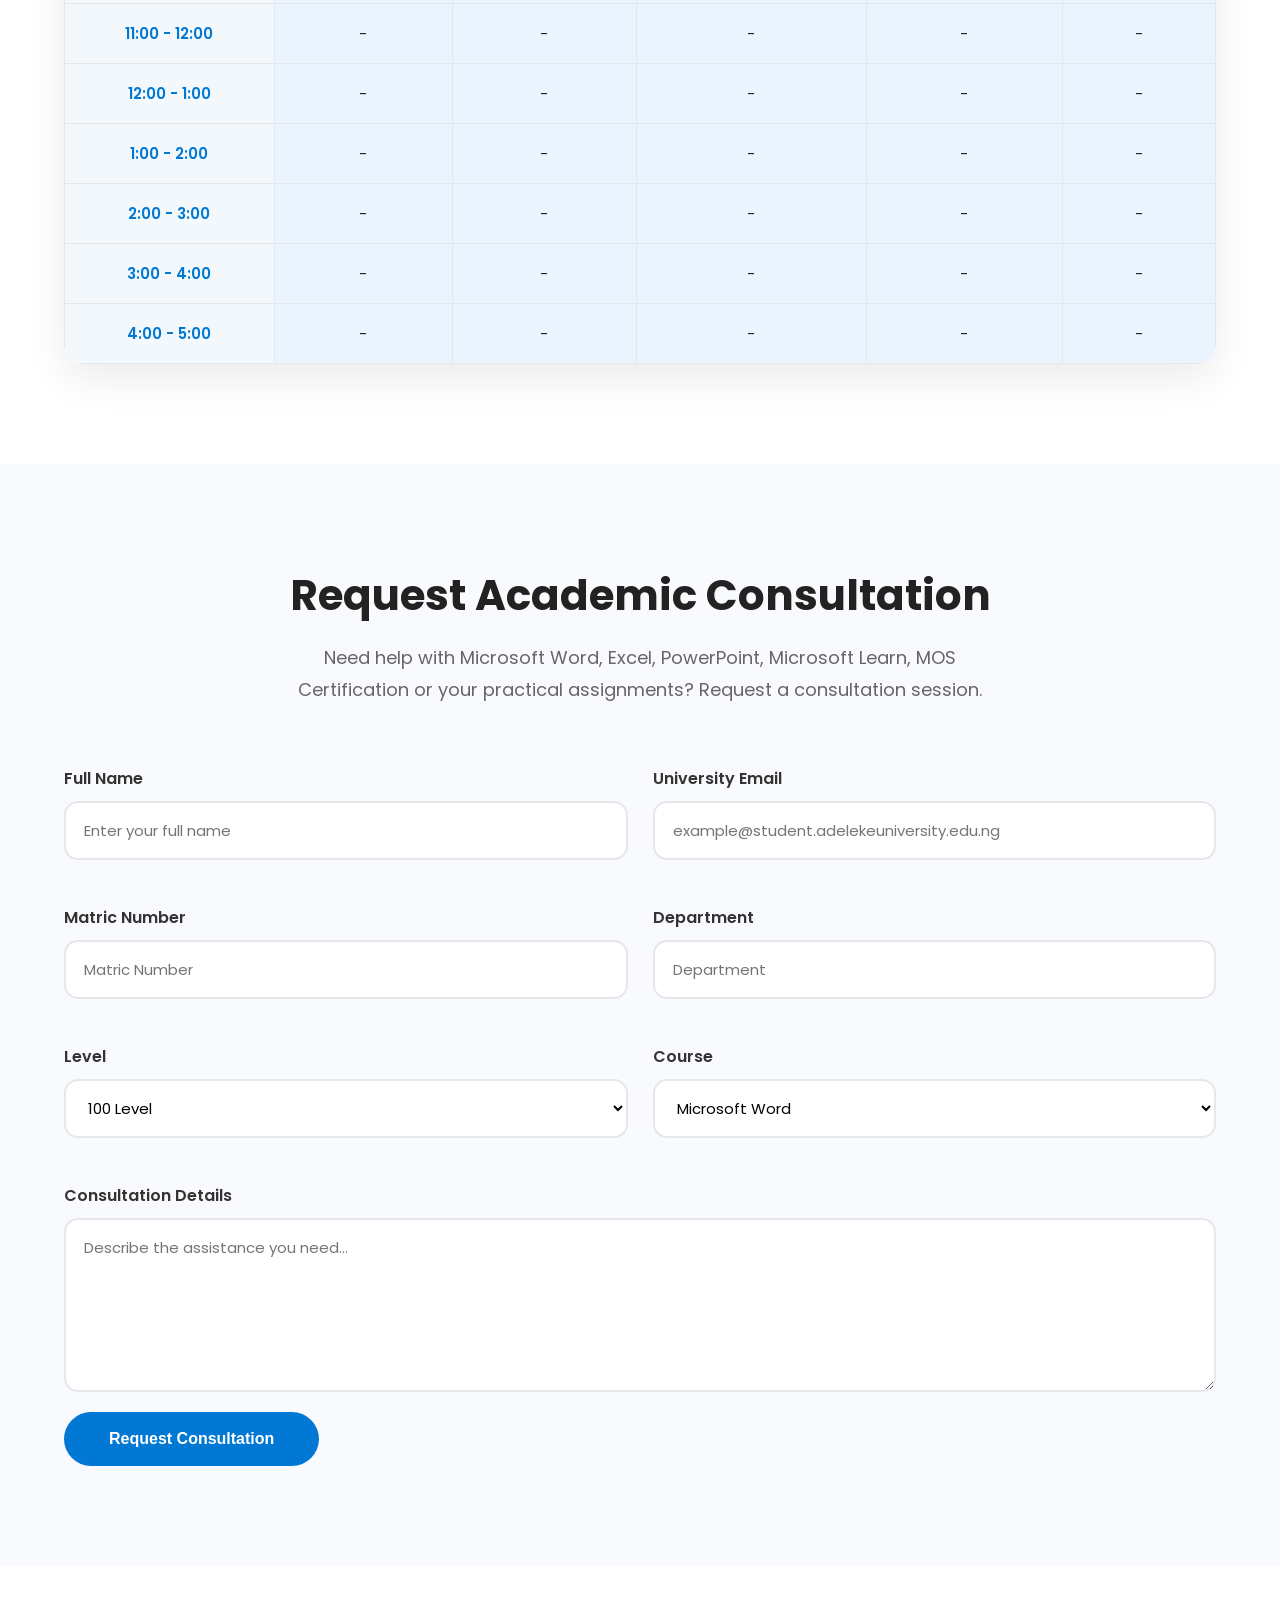
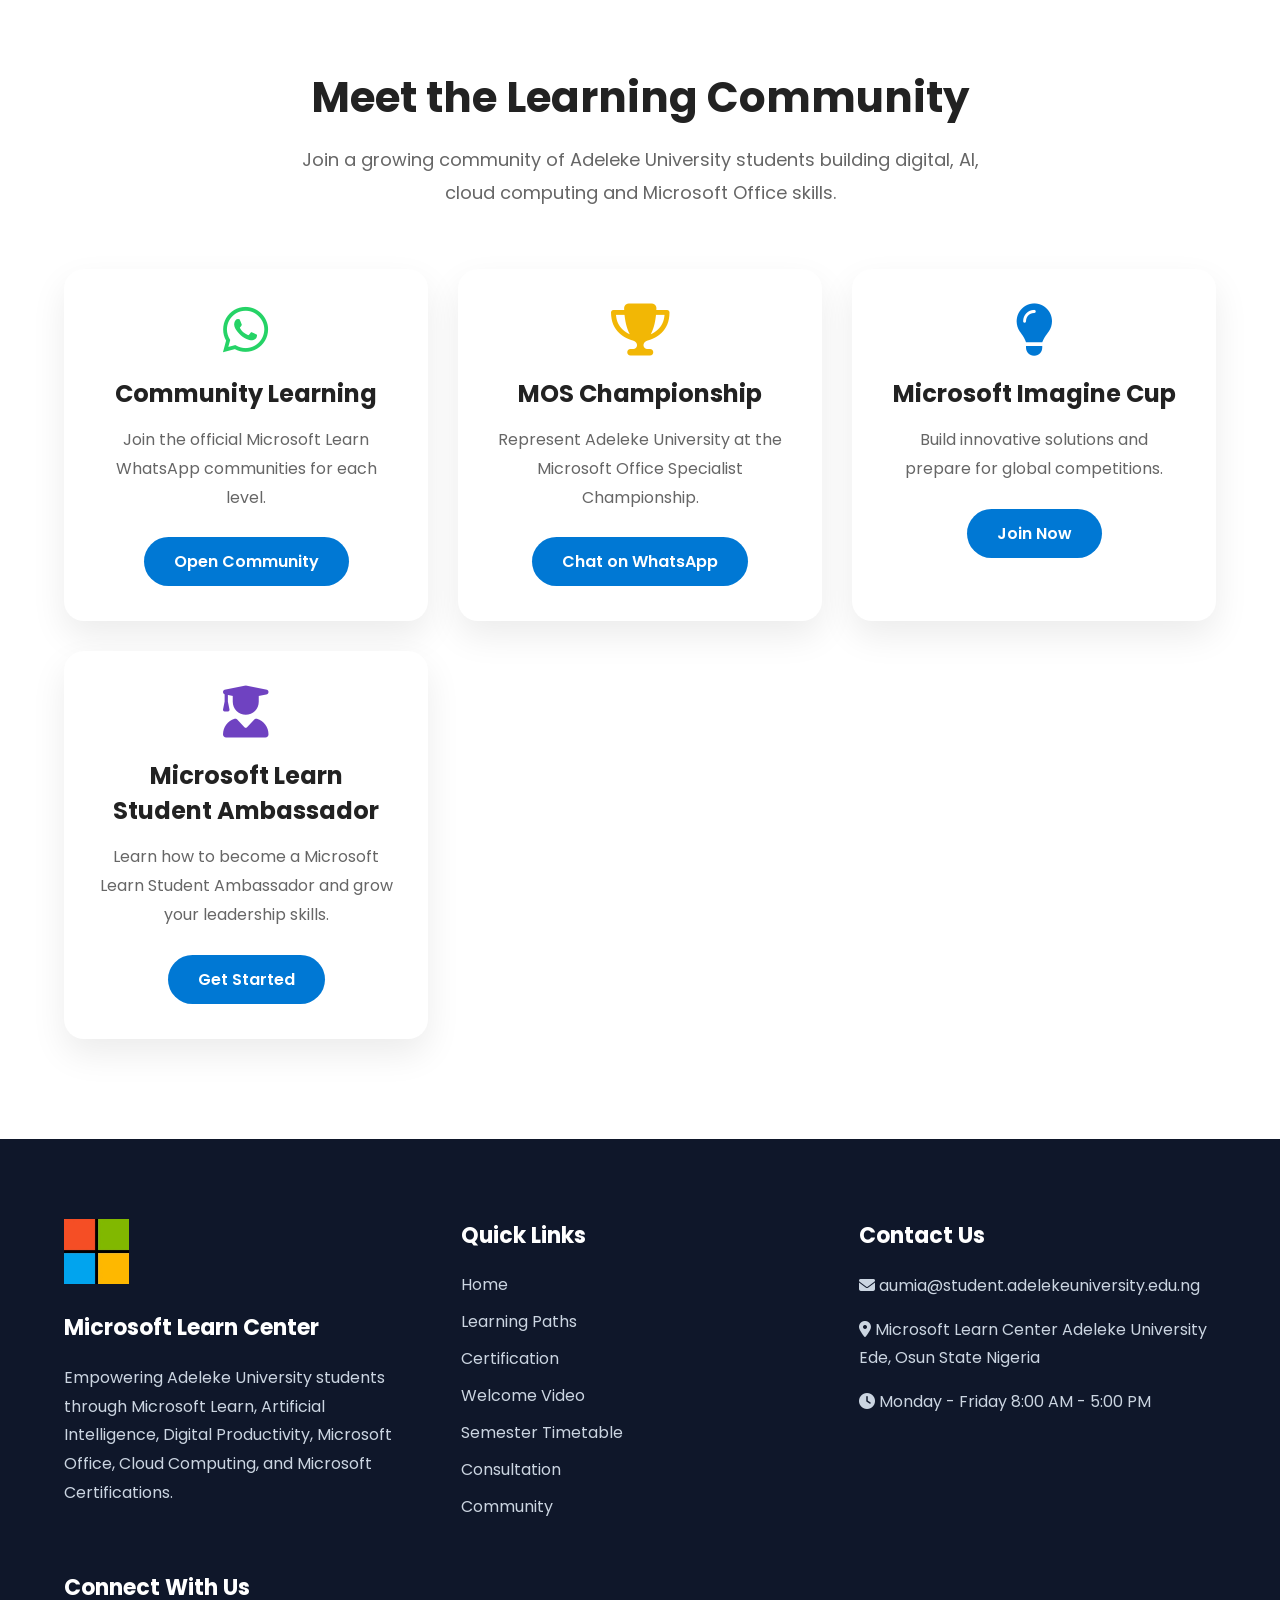
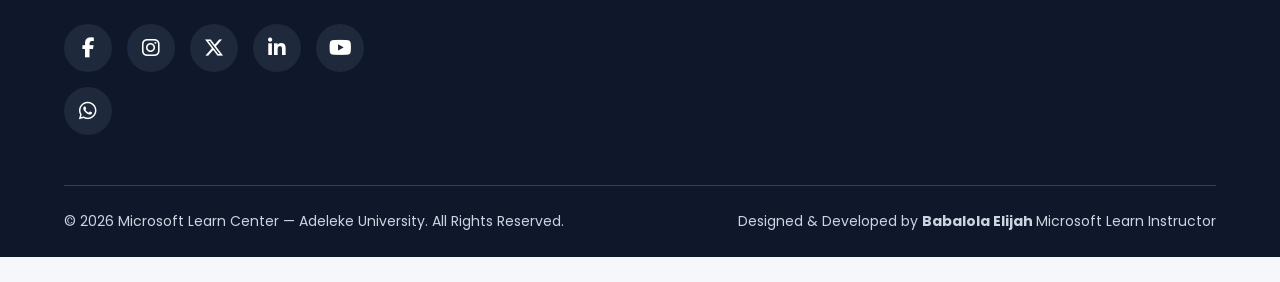
==== commit c6e45f21: "Update index.html" ====
--- a/index.html
+++ b/index.html
@@ -33,118 +33,108 @@
 <body>
 
 <!-- ======================================================
-
-HEADER
-
+     HEADER
 ======================================================= -->
 
 <header class="header">
 
-<div class="header-container">
-
-<!-- LEFT -->
-
-<div class="header-left">
-
-<img
-src="assets/images/mia_logo.webp"
-alt="Microsoft Learn">
-
-<h2>
-
-Microsoft Learn Center
-
-</h2>
-
-</div>
-
-<!-- CENTER -->
-
-<nav>
-
-<ul>
-
-<li>
-
-<a href="#">
-
-Home
-
-</a>
-
-</li>
-
-<li>
-
-<a href="#courses">
-
-Learning Paths
-
-</a>
-
-</li>
-
-<li>
-
-<a href="certification.html">
-
-Certification
-
-</a>
-
-</li>
-
-<li>
-
-<a href="#timetable">
-
-Semester Timetable
-
-</a>
-
-</li>
-
-<li>
-
-<a href="#community">
-
-Community
-
-</a>
-
-</li>
-
-<li>
-
-<a href="#consultation">
-
-Consultation
-
-</a>
-
-</li>
-
-</ul>
-
-</nav>
-
-<!-- RIGHT -->
-
-<div class="header-right">
-
-<h3>
-
-Adeleke University
-
-</h3>
-
-<img
-src="assets/images/au_logo.webp"
-alt="AU">
-
-</div>
-
-</div>
+    <div class="header-container">
+
+        <!-- MICROSOFT LEARN -->
+        <div class="header-left">
+
+            <img
+                src="assets/images/mia_logo.webp"
+                alt="Microsoft Learn">
+
+            <h2>
+                Microsoft Learn Center
+            </h2>
+
+        </div>
+
+
+        <!-- ADELEKE UNIVERSITY -->
+        <div class="header-right">
+
+            <h3>
+                Adeleke University
+            </h3>
+
+            <img
+                src="assets/images/au_logo.webp"
+                alt="Adeleke University">
+
+        </div>
+
+
+        <!-- MENU BUTTON -->
+        <button
+            class="menu-toggle"
+            id="menuToggle"
+            type="button"
+            aria-label="Open menu"
+            aria-expanded="false">
+
+            <i class="fa-solid fa-bars"></i>
+
+        </button>
+
+    </div>
+
+
+    <!-- MENU PANEL -->
+    <nav
+        class="menu-panel"
+        id="menuPanel">
+
+        <ul>
+
+            <li>
+                <a href="#">
+                    <i class="fa-solid fa-house"></i>
+                    Home
+                </a>
+            </li>
+
+            <li>
+                <a href="#courses">
+                    <i class="fa-solid fa-book-open"></i>
+                    Learning Paths
+                </a>
+            </li>
+
+            <li>
+                <a href="certification.html">
+                    <i class="fa-solid fa-certificate"></i>
+                    Certification
+                </a>
+            </li>
+
+            <li>
+                <a href="#timetable">
+                    <i class="fa-solid fa-calendar-days"></i>
+                    Semester Timetable
+                </a>
+            </li>
+
+            <li>
+                <a href="#community">
+                    <i class="fa-solid fa-users"></i>
+                    Community
+                </a>
+            </li>
+
+            <li>
+                <a href="#consultation">
+                    <i class="fa-solid fa-comments"></i>
+                    Consultation
+                </a>
+            </li>
+
+        </ul>
+
+    </nav>
 
 </header>
 
@@ -953,7 +943,6 @@
 </div>
 
 </section>
-
 
 <!-- ======================================================
 
@@ -1419,7 +1408,7 @@
 
 <p>
 
-© 2026 Microsoft Learn Center - Adeleke University.
+© 2026 Microsoft Learn Center — Adeleke University.
 
 All Rights Reserved.
 
@@ -1431,7 +1420,11 @@
 
 <strong>
 
-Gamma_Rc
+Babalola Elijah
+
+</strong>
+
+Microsoft Learn Instructor
 
 </p>
 
